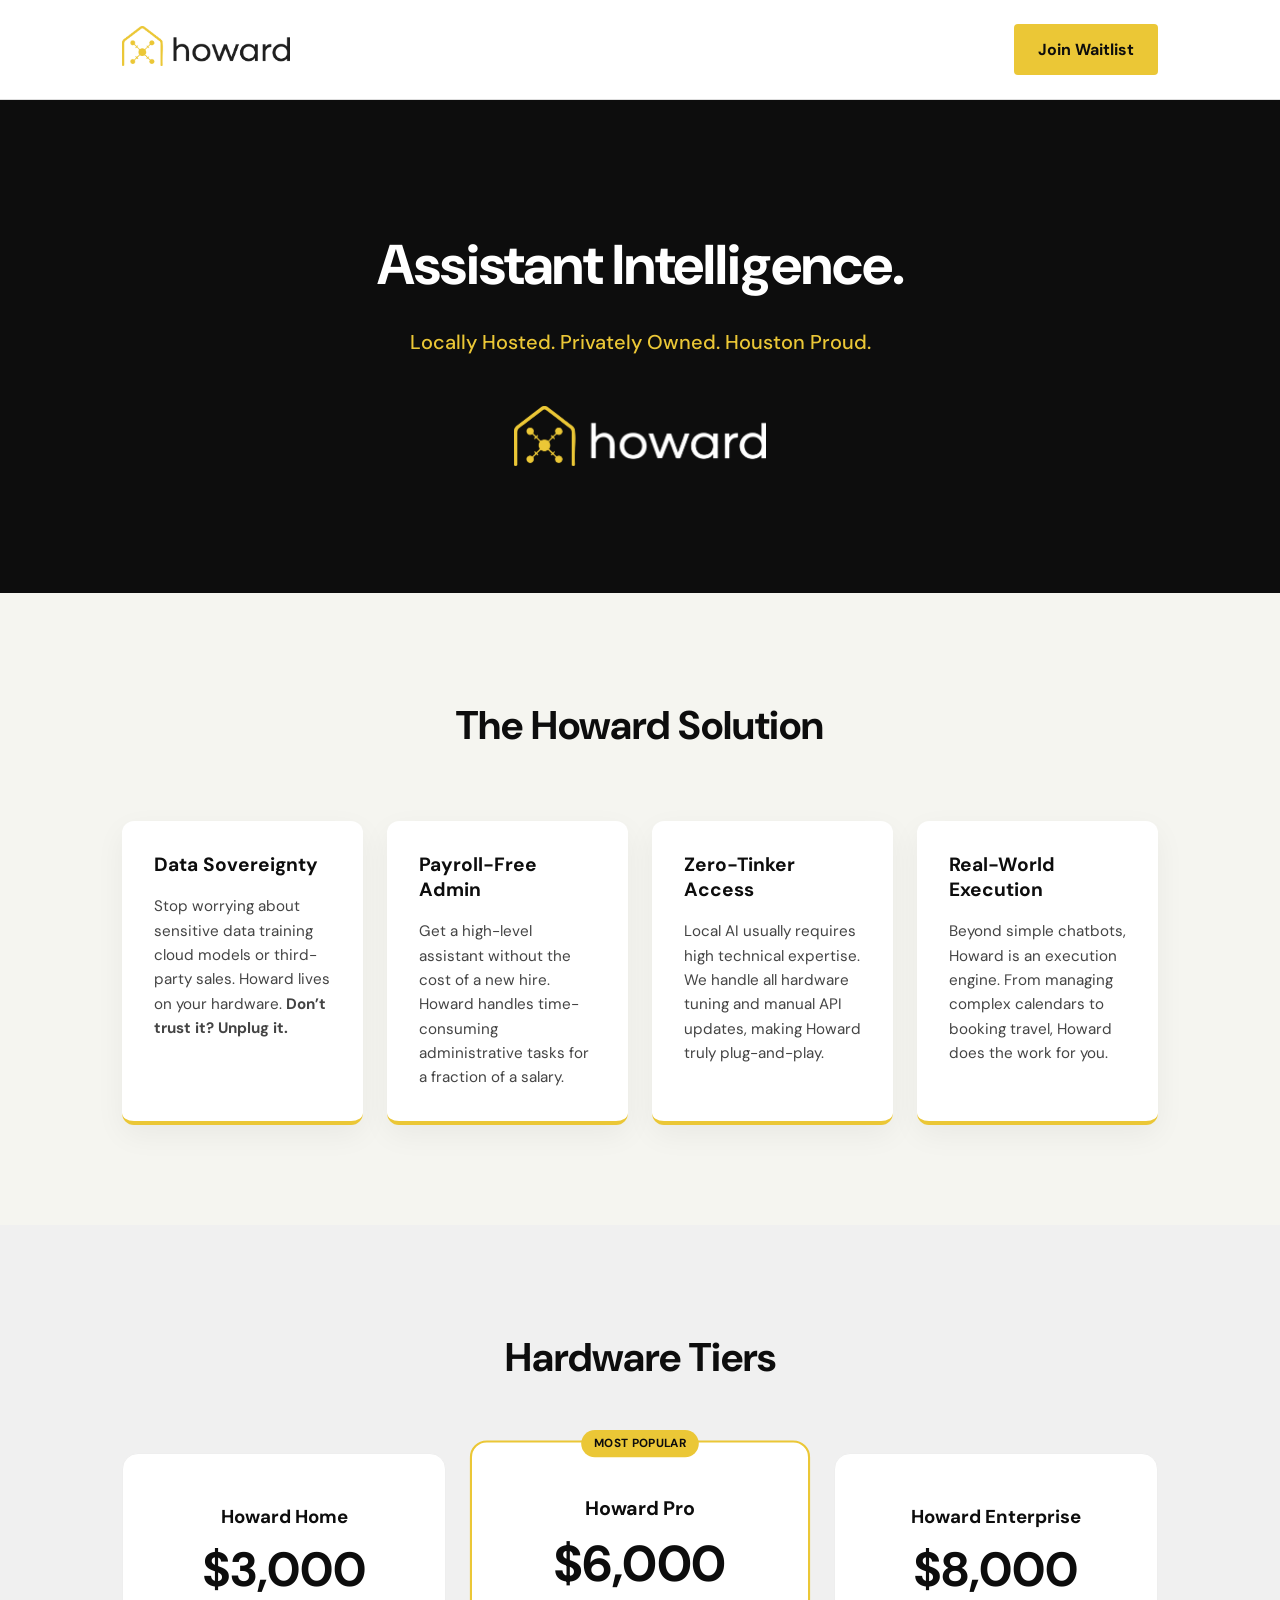
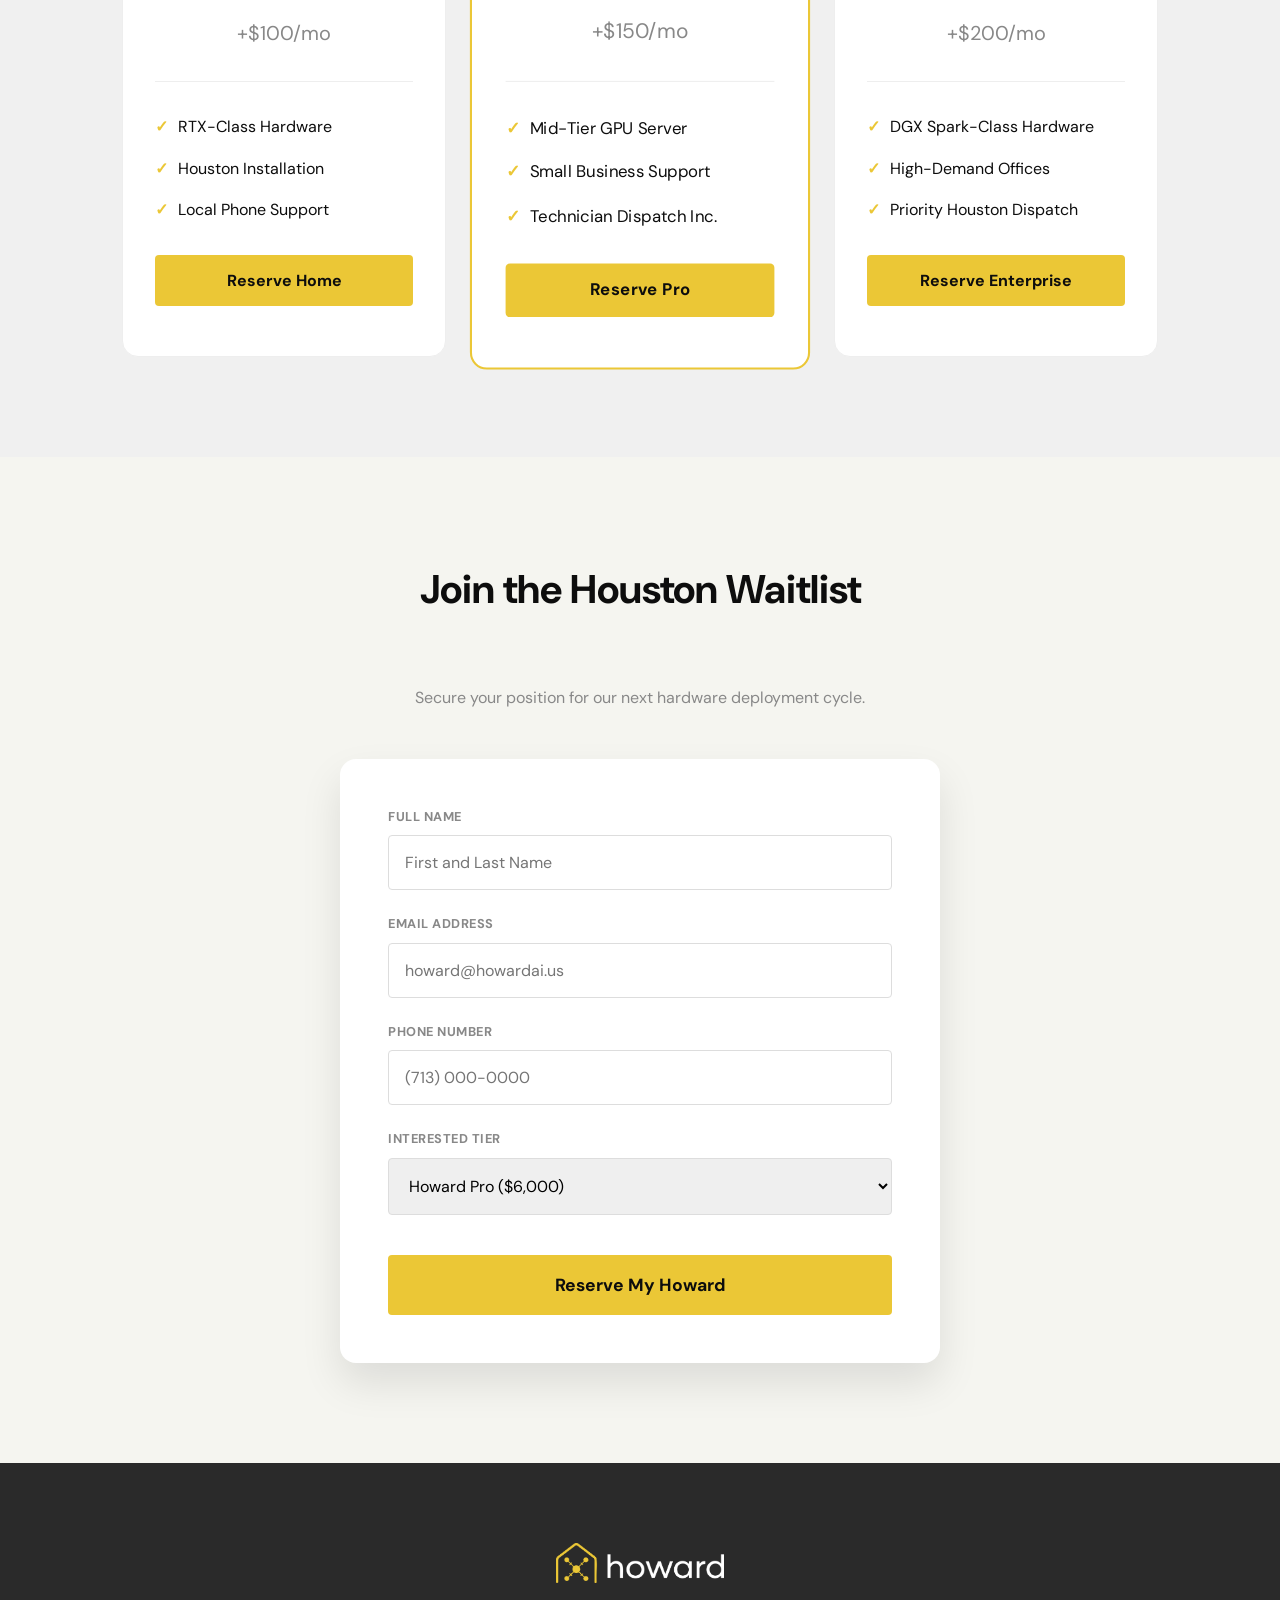
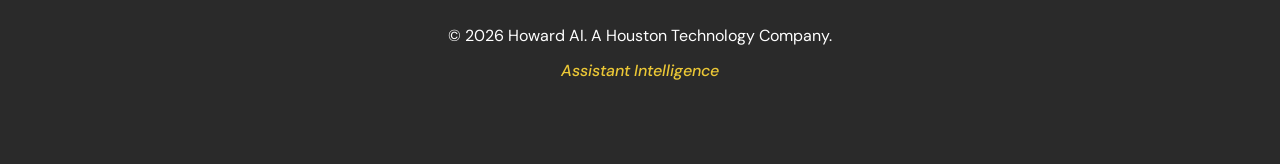
==== index.html @ e68af389 "Update index.html" ====
<!DOCTYPE html>
<html lang="en">
<head>
    <meta charset="UTF-8">
    <meta name="viewport" content="width=device-width, initial-scale=1.0">
    <title>Howard AI | Locally Hosted Assistant Intelligence</title>
    <meta name="description" content="Houston's first locally-hosted AI assistant. Privacy-first, dedicated hardware, zero cloud dependency.">
    
    <link rel="icon" type="image/png" href="favicon.png">

    <link rel="preconnect" href="https://fonts.googleapis.com">
    <link rel="preconnect" href="https://fonts.gstatic.com" crossorigin>
    <link href="https://fonts.googleapis.com/css2?family=DM+Sans:wght@400;500;700&display=swap" rel="stylesheet">

    <style>
        :root {
            --primary: #EBC736;
            --black: #0D0D0D;
            --warm-grey: #2A2A2A;
            --off-white: #F5F5F0;
            --white: #FFFFFF;
            --grey: #888888;
        }

        * { margin: 0; padding: 0; box-sizing: border-box; }

        body {
            font-family: 'DM Sans', sans-serif;
            background-color: var(--off-white);
            color: var(--black);
            line-height: 1.6;
            scroll-behavior: smooth;
        }

        .container { max-width: 1100px; margin: 0 auto; padding: 0 2rem; }

        nav {
            padding: 1.5rem 0;
            display: flex;
            justify-content: space-between;
            align-items: center;
            background: var(--white);
            border-bottom: 1px solid #ddd;
            position: sticky;
            top: 0;
            z-index: 100;
        }

        .logo img { height: 40px; width: auto; }

        .btn {
            background: var(--primary);
            color: var(--black);
            padding: 0.8rem 1.5rem;
            border-radius: 4px;
            text-decoration: none;
            font-weight: 700;
            transition: all 0.2s ease;
            display: inline-block;
            border: none;
            cursor: pointer;
            font-family: inherit;
        }

        .btn:hover { transform: translateY(-2px); box-shadow: 0 4px 10px rgba(235, 199, 54, 0.3); }

        header {
            padding: 120px 0;
            background: var(--black);
            color: var(--white);
            text-align: center;
        }

        header h1 { font-size: 3.5rem; margin-bottom: 1rem; letter-spacing: -1px; }
        header p { font-size: 1.25rem; color: var(--primary); margin-bottom: 3rem; font-weight: 500; }

        .section { padding: 100px 0; }
        .section-title { text-align: center; margin-bottom: 4rem; font-size: 2.5rem; }
        
        /* Grid updated for 4 cards */
        .grid { 
            display: grid; 
            grid-template-columns: repeat(auto-fit, minmax(240px, 1fr)); 
            gap: 1.5rem; 
        }

        .card {
            background: var(--white);
            padding: 2rem;
            border-radius: 12px;
            border-bottom: 4px solid var(--primary);
            box-shadow: 0 10px 30px rgba(0,0,0,0.05);
        }

        .card h3 { font-size: 1.2rem; margin-bottom: 1rem; line-height: 1.3; }
        .card p { font-size: 0.95rem; color: #444; }

        .pricing-grid {
            display: grid;
            grid-template-columns: repeat(auto-fit, minmax(300px, 1fr));
            gap: 2rem;
            margin-top: 2rem;
        }

        .pricing-card {
            background: var(--white);
            padding: 3rem 2rem;
            border-radius: 16px;
            text-align: center;
            border: 1px solid #eee;
            transition: transform 0.3s ease;
            position: relative;
        }

        .pricing-card.featured {
            border: 2px solid var(--primary);
            transform: scale(1.05);
            z-index: 2;
        }

        .price-upfront { font-size: 3rem; font-weight: 700; display: block; margin-bottom: 0.5rem; }
        .price-monthly { font-size: 1.25rem; color: var(--grey); display: block; margin-bottom: 2rem; }
        
        .specs { list-style: none; text-align: left; margin-bottom: 2rem; border-top: 1px solid #eee; padding-top: 2rem; }
        .specs li { margin-bottom: 1rem; display: flex; align-items: center; }
        .specs li::before { content: "✓"; color: var(--primary); font-weight: bold; margin-right: 10px; }

        .waitlist-form {
            max-width: 600px;
            margin: 0 auto;
            background: var(--white);
            padding: 3rem;
            border-radius: 16px;
            text-align: left;
            box-shadow: 0 20px 40px rgba(0,0,0,0.1);
        }

        .form-group { margin-bottom: 1.5rem; }
        .form-group label { display: block; margin-bottom: 0.5rem; font-weight: 700; font-size: 0.8rem; text-transform: uppercase; color: var(--grey); letter-spacing: 0.5px; }
        .form-group input, .form-group select {
            width: 100%;
            padding: 1rem;
            border: 1px solid #ddd;
            border-radius: 4px;
            font-size: 1rem;
            font-family: inherit;
        }

        footer {
            background: var(--warm-grey);
            color: var(--white);
            padding: 80px 0;
            text-align: center;
        }

        .tagline { font-style: italic; color: var(--primary); margin-top: 10px; font-weight: 500; }

        @media (max-width: 768px) {
            header h1 { font-size: 2.5rem; }
            .pricing-card.featured { transform: scale(1); }
            .waitlist-form { padding: 2rem 1.5rem; }
        }
    </style>
</head>
<body>

    <nav>
        <div class="container" style="display:flex; justify-content: space-between; width:100%; align-items:center;">
            <div class="logo">
                <img src="logo-dark.png" alt="Howard AI Logo">
            </div>
            <a href="#waitlist" class="btn">Join Waitlist</a>
        </div>
    </nav>

    <header>
        <div class="container">
            <h1>Assistant Intelligence.</h1>
            <p>Locally Hosted. Privately Owned. Houston Proud.</p>
            <div style="margin-top: 2rem;">
                <img src="logo-light.png" alt="Howard AI" style="height: 60px; width: auto;">
            </div>
        </div>
    </header>

    <section class="section" id="features">
        <div class="container">
            <h2 class="section-title">The Howard Solution</h2>
            <div class="grid">
                <div class="card">
                    <h3>Data Sovereignty</h3>
                    <p>Stop worrying about sensitive data training cloud models or third-party sales. Howard lives on your hardware. <strong>Don’t trust it? Unplug it.</strong></p>
                </div>

                <div class="card">
                    <h3>Payroll-Free Admin</h3>
                    <p>Get a high-level assistant without the cost of a new hire. Howard handles time-consuming administrative tasks for a fraction of a salary.</p>
                </div>

                <div class="card">
                    <h3>Zero-Tinker Access</h3>
                    <p>Local AI usually requires high technical expertise. We handle all hardware tuning and manual API updates, making Howard truly plug-and-play.</p>
                </div>

                <div class="card">
                    <h3>Real-World Execution</h3>
                    <p>Beyond simple chatbots, Howard is an execution engine. From managing complex calendars to booking travel, Howard does the work for you.</p>
                </div>
            </div>
        </div>
    </section>

    <section class="section" style="background-color: #f0f0f0;" id="pricing">
        <div class="container">
            <h2 class="section-title">Hardware Tiers</h2>
            <div class="pricing-grid">
                <div class="pricing-card">
                    <h3>Howard Home</h3>
                    <span class="price-upfront">$3,000</span>
                    <span class="price-monthly">+$100/mo</span>
                    <ul class="specs">
                        <li>RTX-Class Hardware</li>
                        <li>Houston Installation</li>
                        <li>Local Phone Support</li>
                    </ul>
                    <a href="#waitlist" class="btn" style="width:100%">Reserve Home</a>
                </div>

                <div class="pricing-card featured">
                    <div style="background: var(--primary); color: var(--black); font-size: 0.7rem; font-weight: 700; padding: 4px 12px; border-radius: 20px; position: absolute; top: -12px; left: 50%; transform: translateX(-50%); text-transform: uppercase;">Most Popular</div>
                    <h3>Howard Pro</h3>
                    <span class="price-upfront">$6,000</span>
                    <span class="price-monthly">+$150/mo</span>
                    <ul class="specs">
                        <li>Mid-Tier GPU Server</li>
                        <li>Small Business Support</li>
                        <li>Technician Dispatch Inc.</li>
                    </ul>
                    <a href="#waitlist" class="btn" style="width:100%">Reserve Pro</a>
                </div>

                <div class="pricing-card">
                    <h3>Howard Enterprise</h3>
                    <span class="price-upfront">$8,000</span>
                    <span class="price-monthly">+$200/mo</span>
                    <ul class="specs">
                        <li>DGX Spark-Class Hardware</li>
                        <li>High-Demand Offices</li>
                        <li>Priority Houston Dispatch</li>
                    </ul>
                    <a href="#waitlist" class="btn" style="width:100%">Reserve Enterprise</a>
                </div>
            </div>
        </div>
    </section>

    <section id="waitlist" class="section">
        <div class="container" style="text-align: center;">
            <h2 class="section-title">Join the Houston Waitlist</h2>
            <p style="margin-bottom: 3rem; color: var(--grey);">Secure your position for our next hardware deployment cycle.</p>
            
            <form action="https://formspree.io/f/xaqazeer" method="POST" class="waitlist-form">
                <div class="form-group">
                    <label for="full-name">Full Name</label>
                    <input type="text" id="full-name" name="name" placeholder="First and Last Name" required>
                </div>
                <div class="form-group">
                    <label for="email-address">Email Address</label>
                    <input type="email" id="email-address" name="email" placeholder="howard@howardai.us" required>
                </div>
                <div class="form-group">
                    <label for="phone-number">Phone Number</label>
                    <input type="tel" id="phone-number" name="phone" placeholder="(713) 000-0000" required>
                </div>
                <div class="form-group">
                    <label for="tier-select">Interested Tier</label>
                    <select id="tier-select" name="tier">
                        <option value="Home">Howard Home ($3,000)</option>
                        <option value="Pro" selected>Howard Pro ($6,000)</option>
                        <option value="Enterprise">Howard Enterprise ($8,000)</option>
                    </select>
                </div>
                <input type="hidden" name="_subject" value="New Howard AI Waitlist Submission">
                <button type="submit" class="btn" style="width: 100%; padding: 1.2rem; font-size: 1.1rem; margin-top: 1rem;">Reserve My Howard</button>
            </form>
        </div>
    </section>

    <footer>
        <div class="container">
            <img src="logo-light.png" alt="Howard AI Logo" style="height: 40px; width: auto; margin-bottom: 2rem;">
            <p>&copy; 2026 Howard AI. A Houston Technology Company.</p>
            <p class="tagline">Assistant Intelligence</p>
        </div>
    </footer>

</body>
</html>
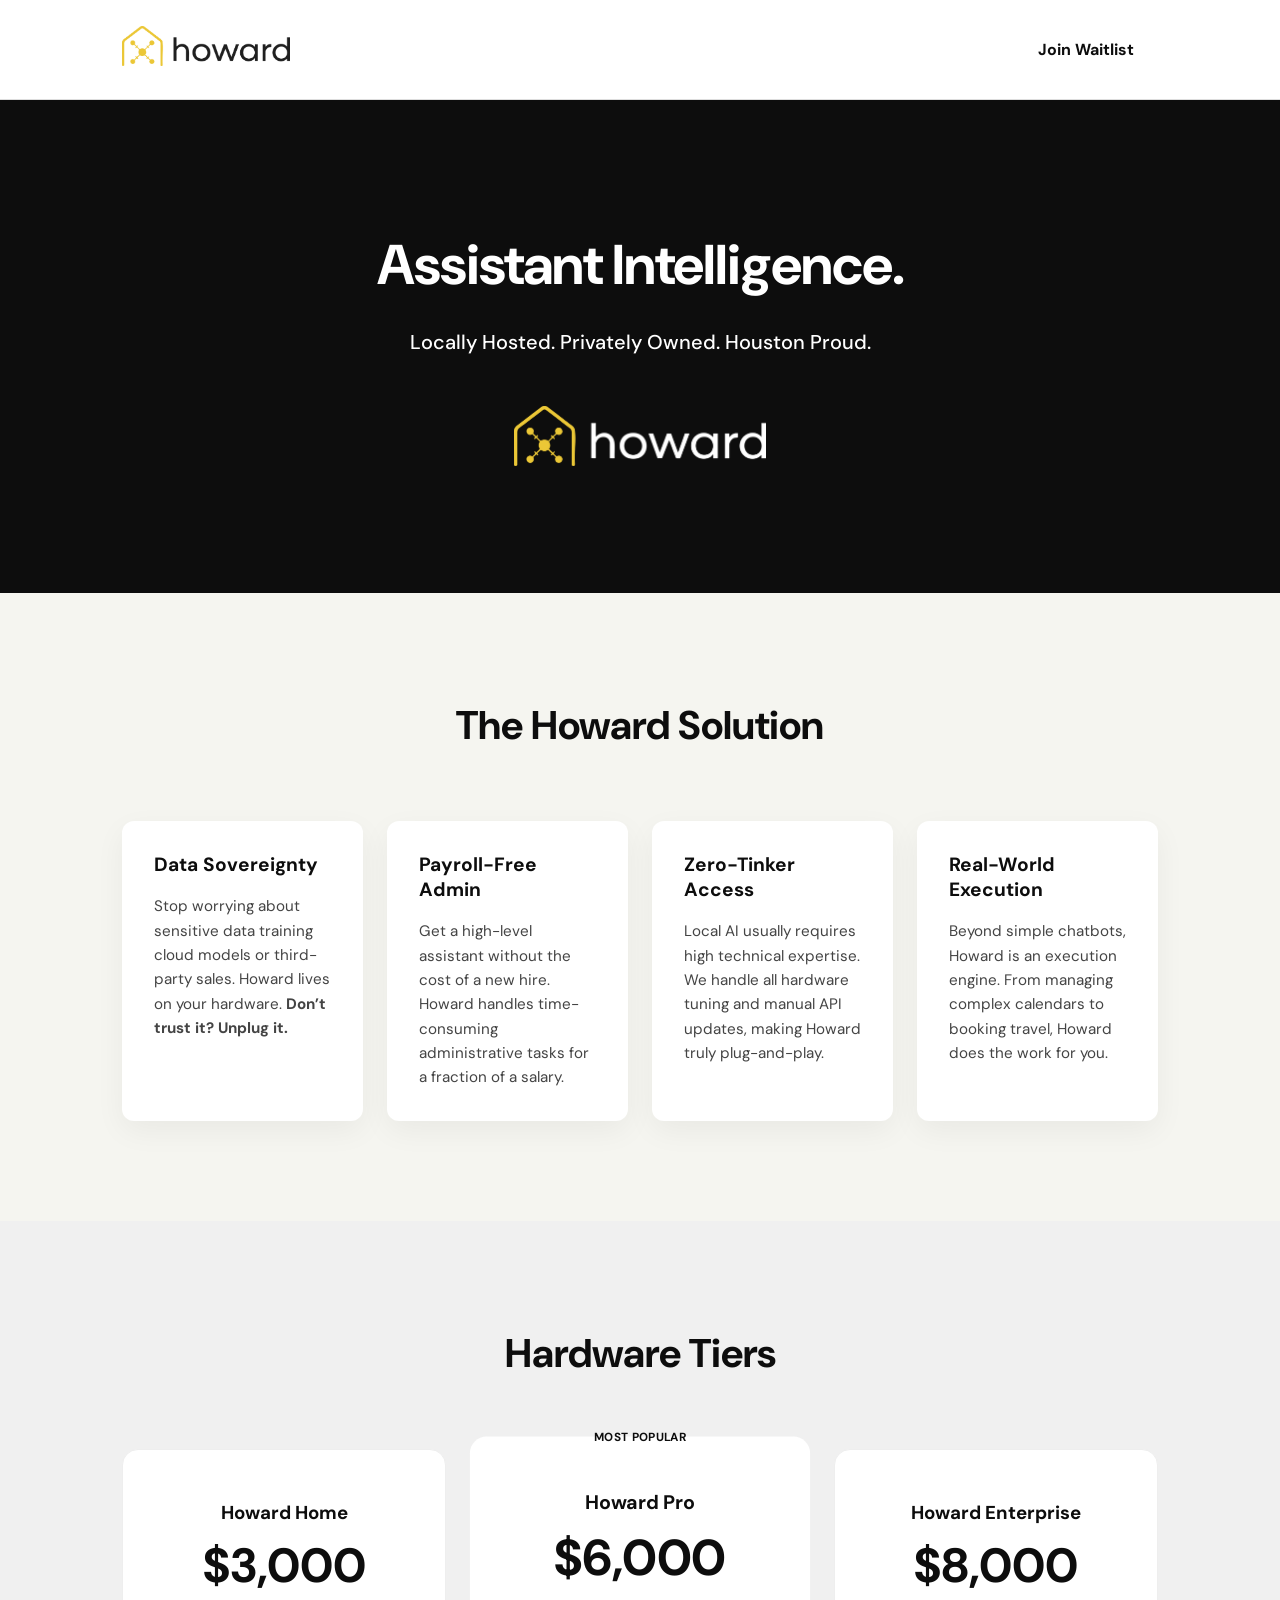
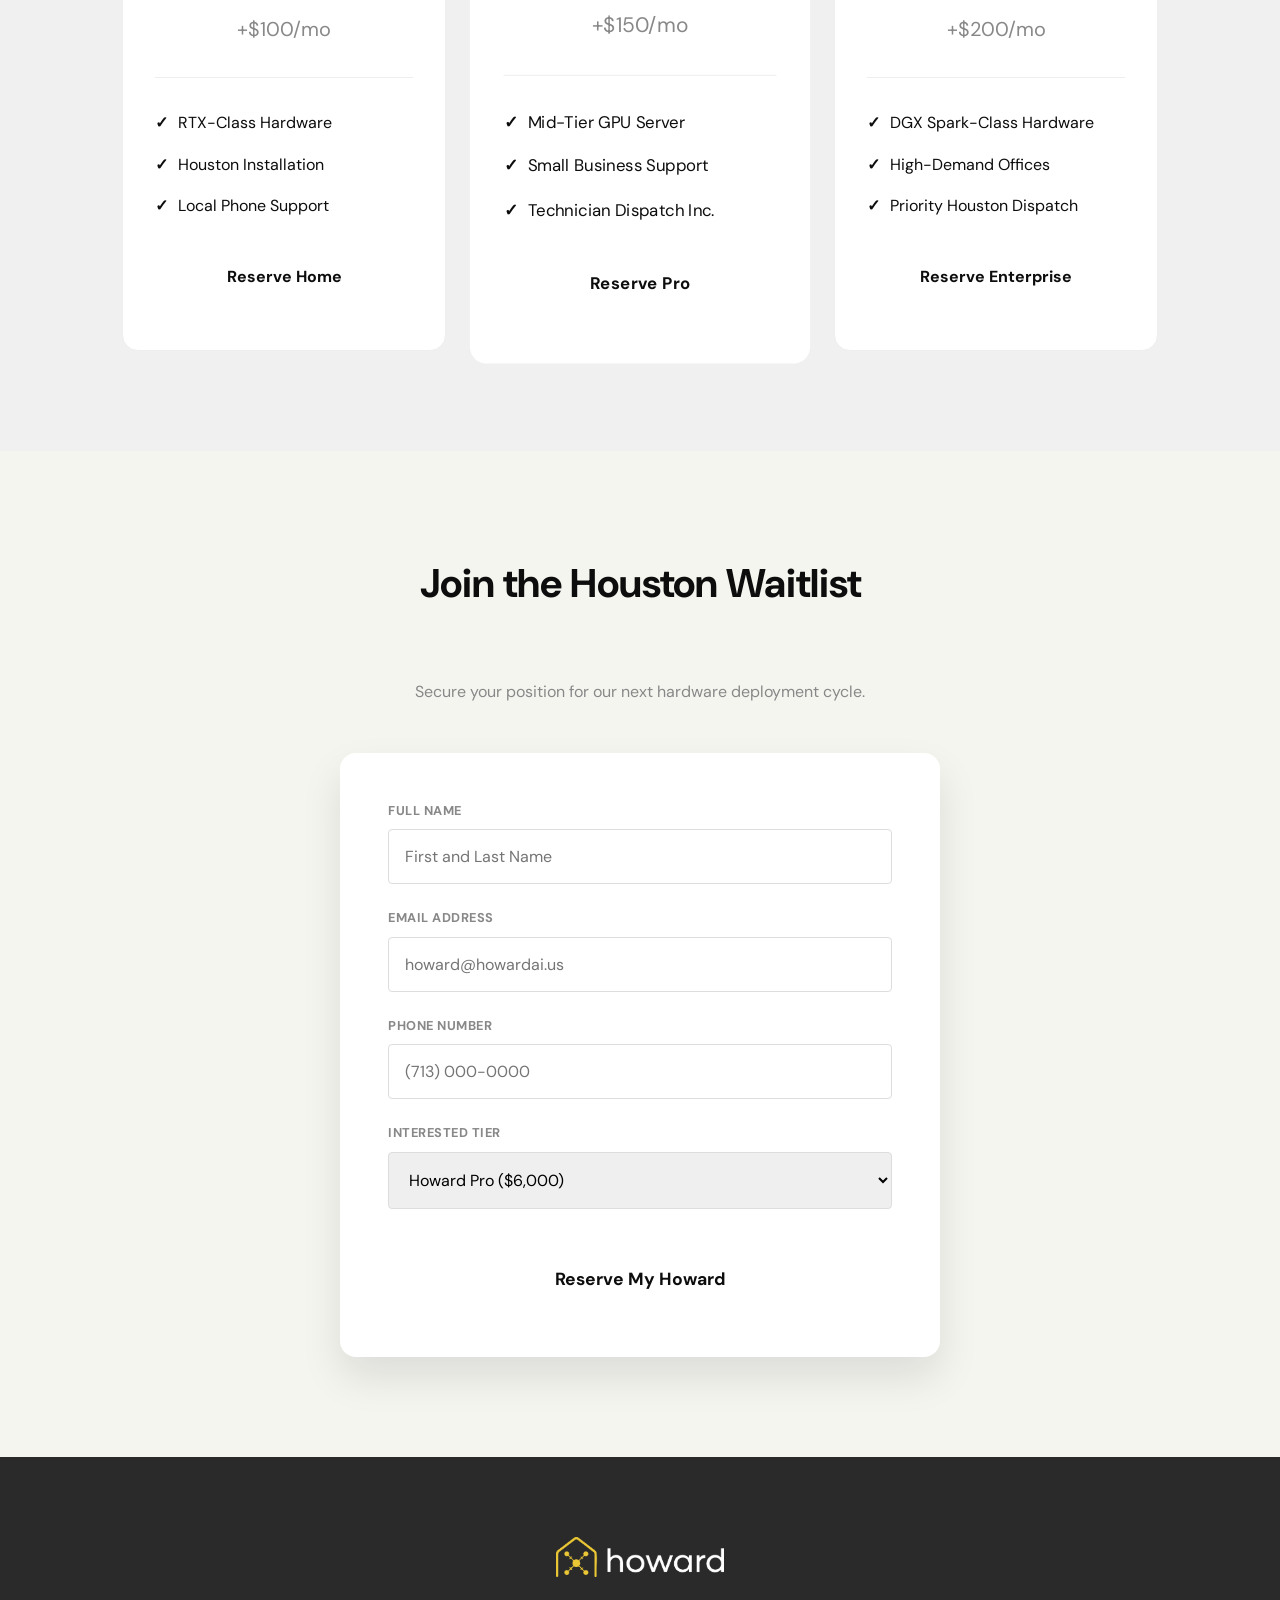
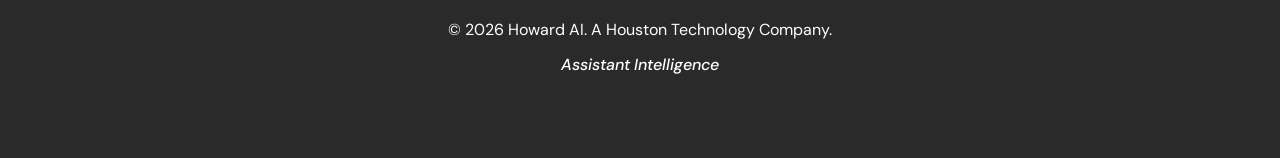
==== commit 0b8767aa: "Update index.html" ====
--- a/index.html
+++ b/index.html
@@ -14,7 +14,7 @@
 
     <style>
         :root {
-            --primary: #EBC736;
+            --primary: #EBC73;
             --black: #0D0D0D;
             --warm-grey: #2A2A2A;
             --off-white: #F5F5F0;
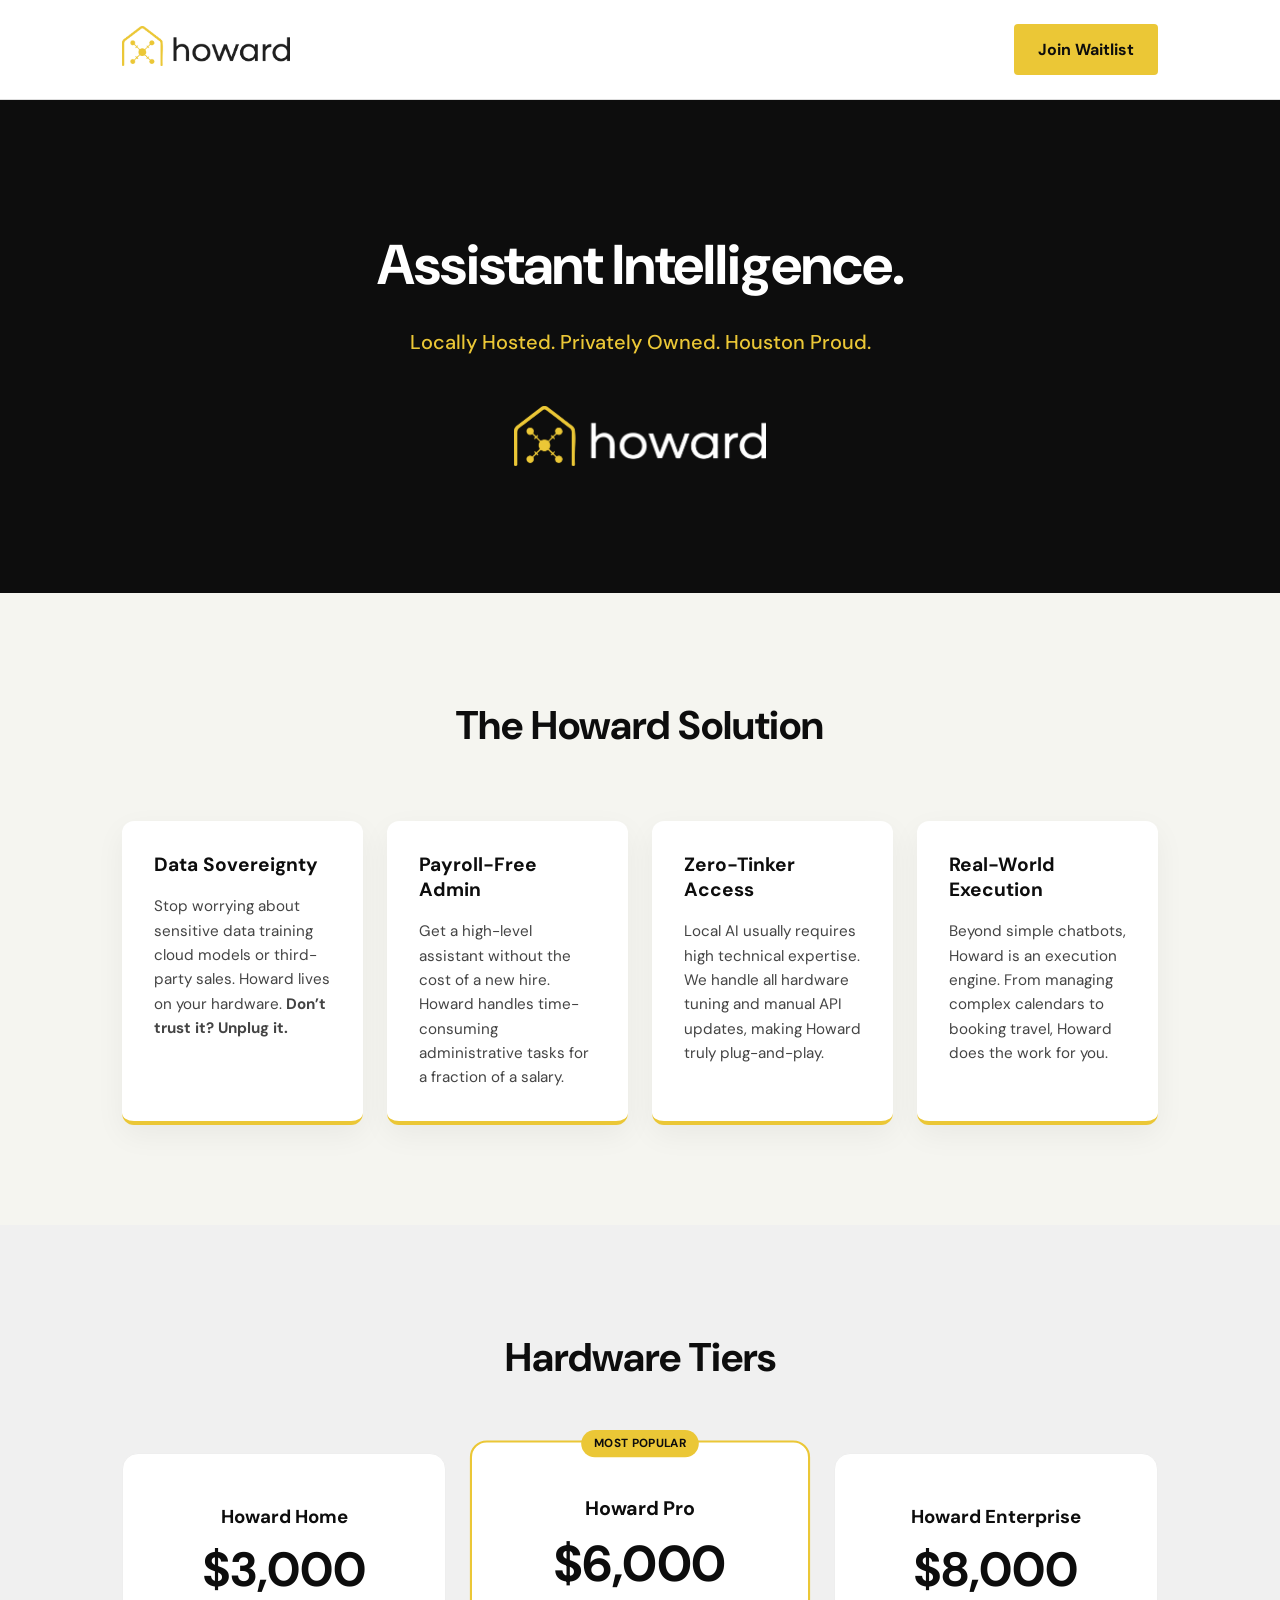
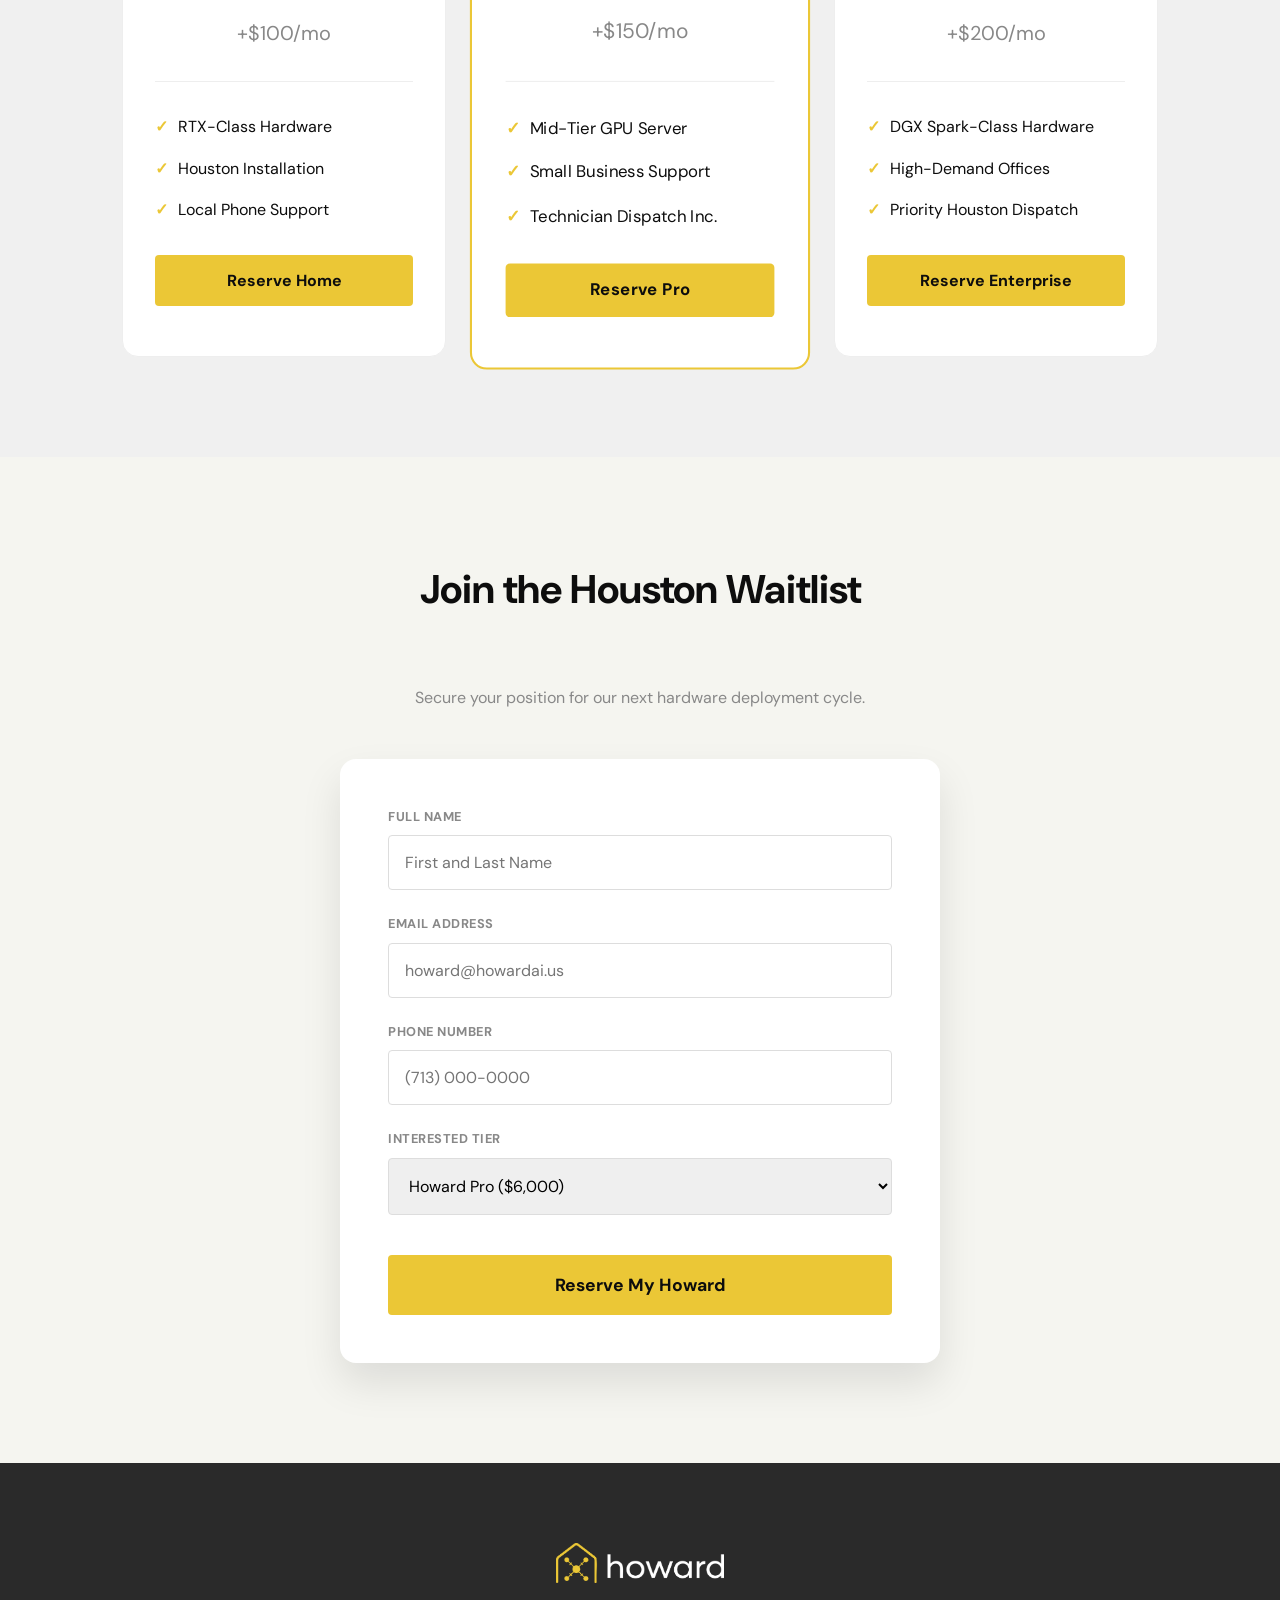
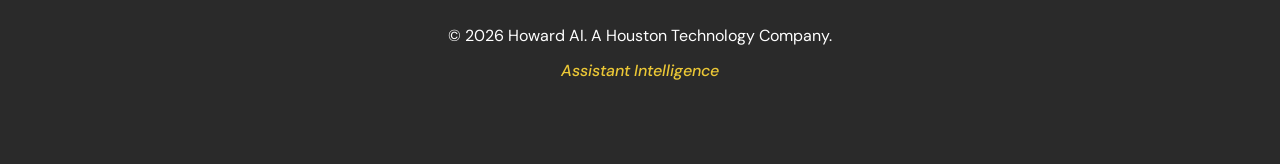
==== commit e98bfa8f: "Update index.html" ====
--- a/index.html
+++ b/index.html
@@ -14,7 +14,7 @@
 
     <style>
         :root {
-            --primary: #EBC73;
+            --primary: #EBC736;
             --black: #0D0D0D;
             --warm-grey: #2A2A2A;
             --off-white: #F5F5F0;
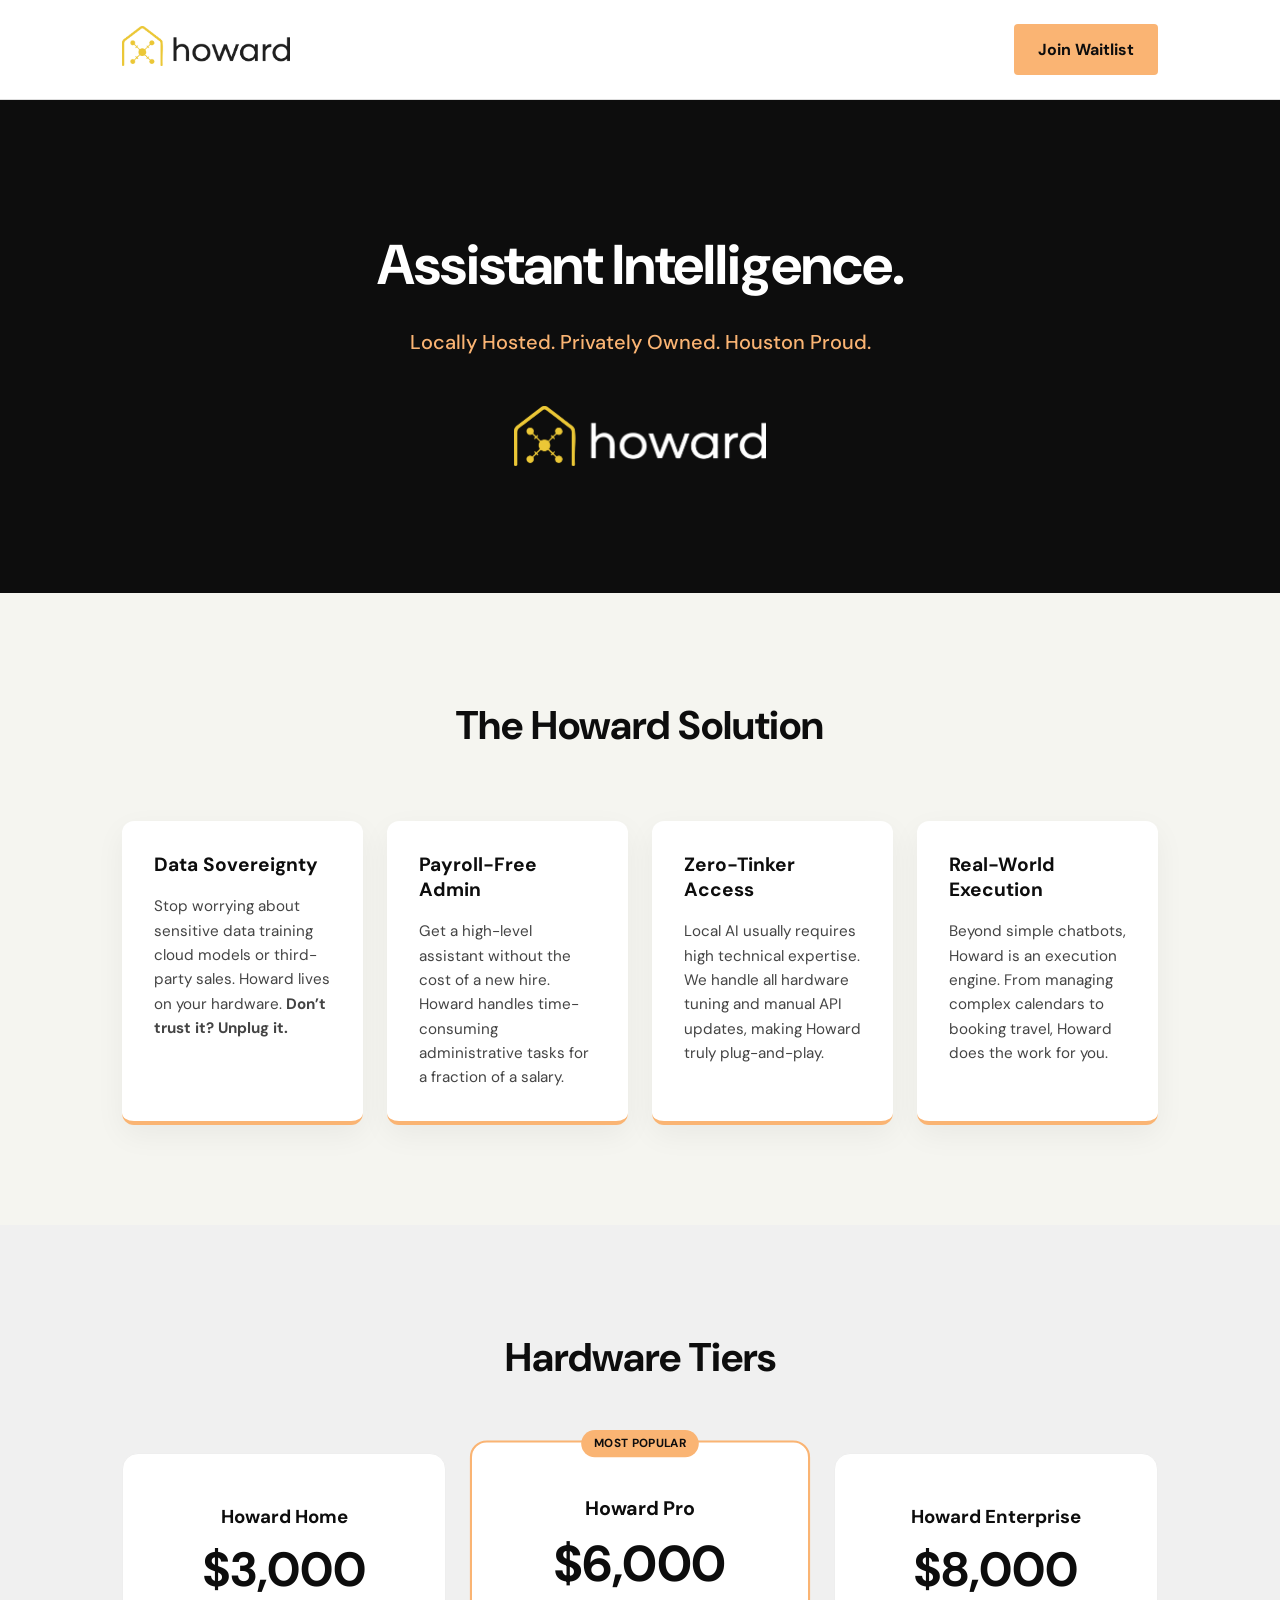
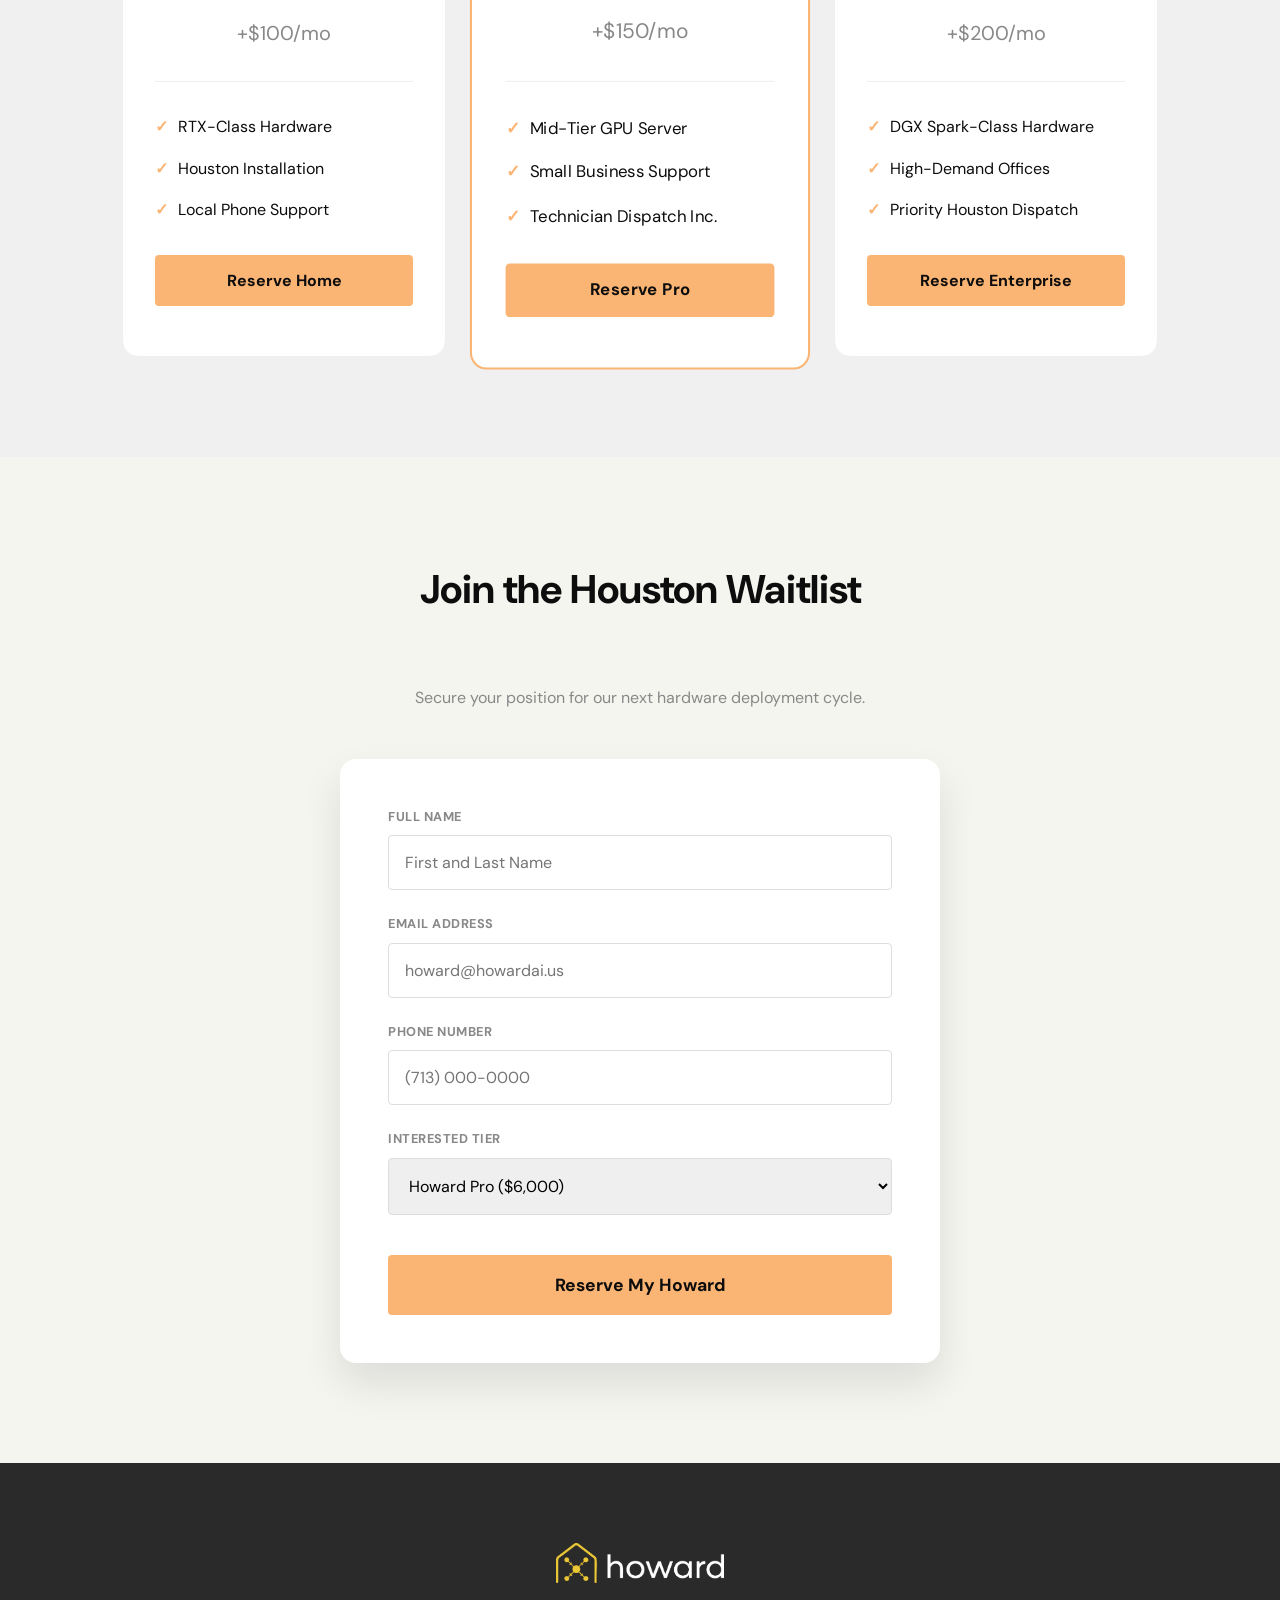
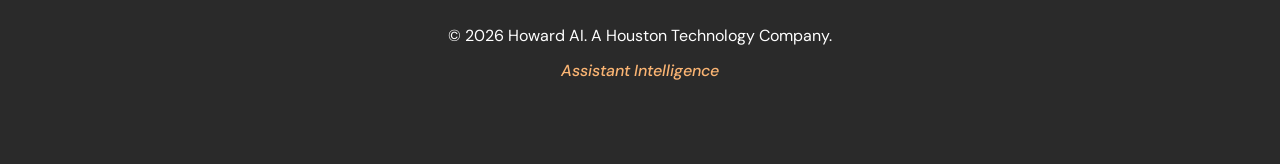
==== commit ad67c038: "Update index.html" ====
--- a/index.html
+++ b/index.html
@@ -14,7 +14,7 @@
 
     <style>
         :root {
-            --primary: #EBC736;
+            --primary: #fab473;
             --black: #0D0D0D;
             --warm-grey: #2A2A2A;
             --off-white: #F5F5F0;
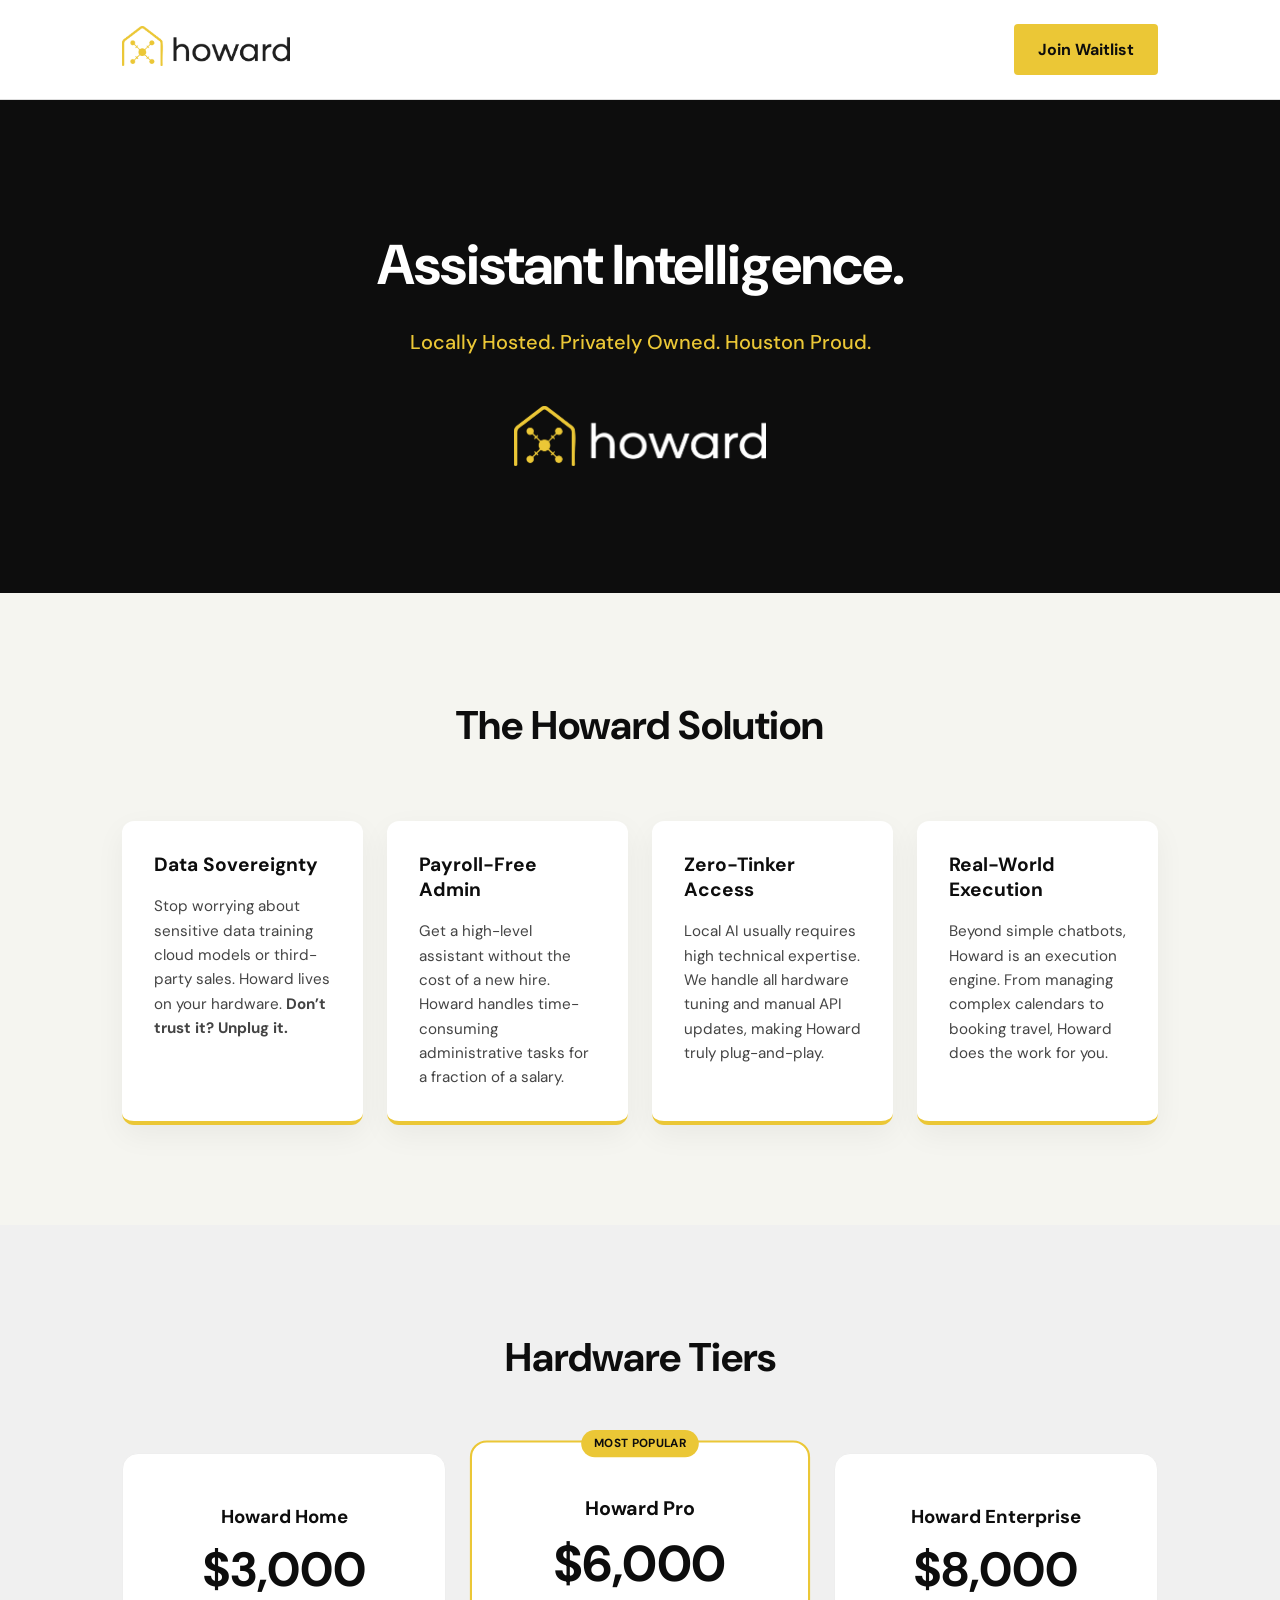
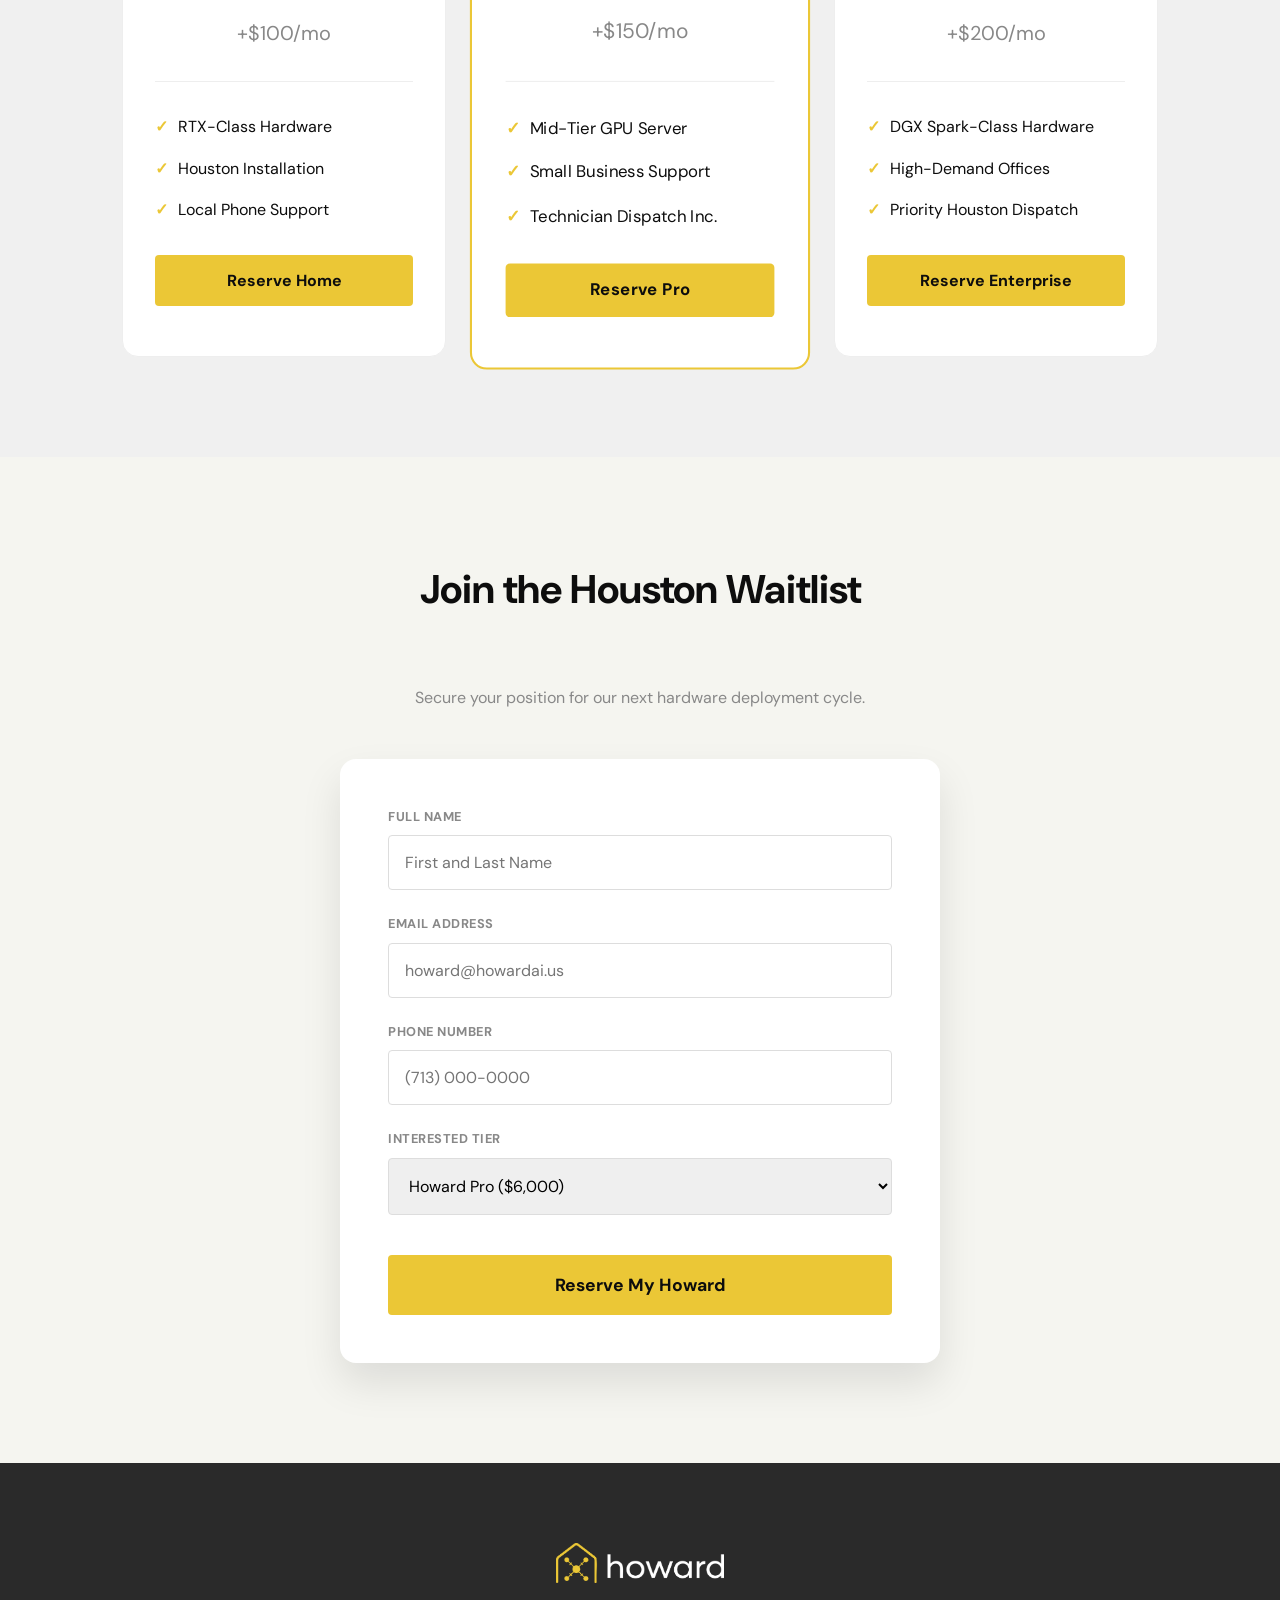
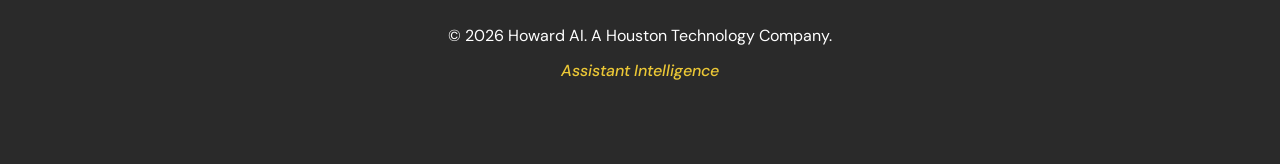
==== commit bab25321: "Update index.html" ====
--- a/index.html
+++ b/index.html
@@ -14,7 +14,7 @@
 
     <style>
         :root {
-            --primary: #fab473;
+            --primary: #ebc736;
             --black: #0D0D0D;
             --warm-grey: #2A2A2A;
             --off-white: #F5F5F0;
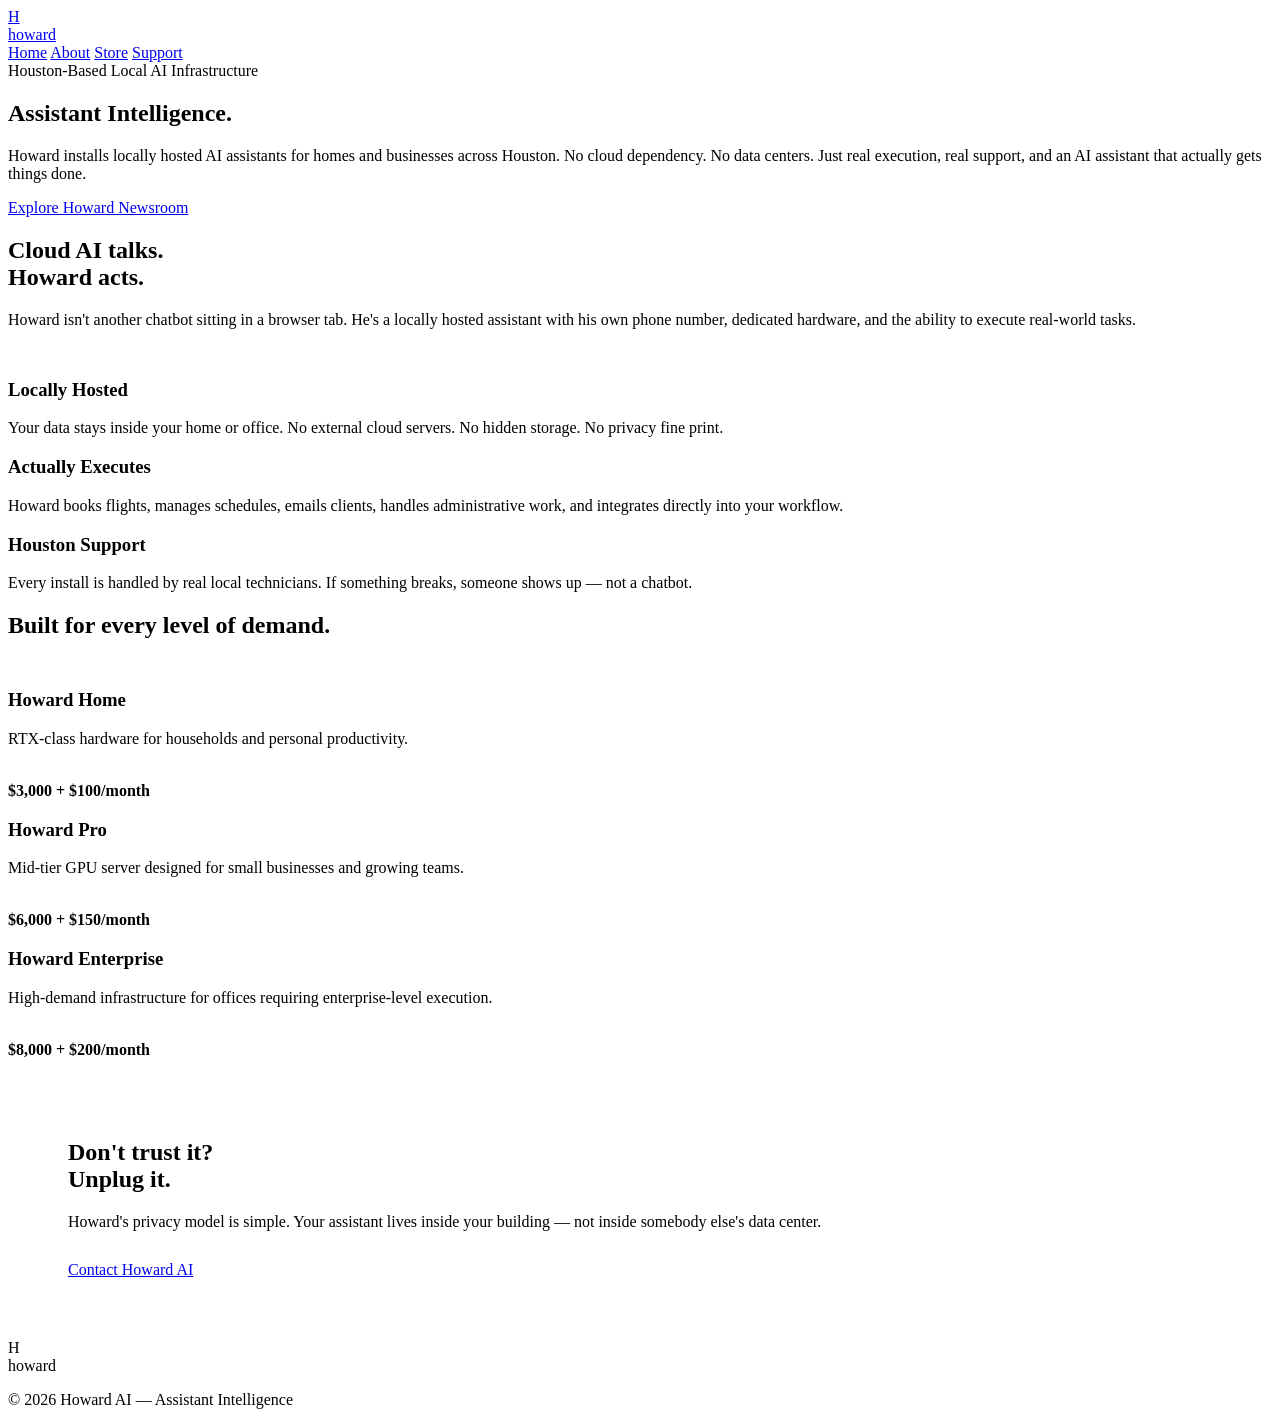
==== commit f085d2a0: "Create index.html" ====
--- a/index.html
+++ b/index.html
@@ -1,298 +1,201 @@
 <!DOCTYPE html>
 <html lang="en">
 <head>
-    <meta charset="UTF-8">
-    <meta name="viewport" content="width=device-width, initial-scale=1.0">
-    <title>Howard AI | Locally Hosted Assistant Intelligence</title>
-    <meta name="description" content="Houston's first locally-hosted AI assistant. Privacy-first, dedicated hardware, zero cloud dependency.">
-    
-    <link rel="icon" type="image/png" href="favicon.png">
-
-    <link rel="preconnect" href="https://fonts.googleapis.com">
-    <link rel="preconnect" href="https://fonts.gstatic.com" crossorigin>
-    <link href="https://fonts.googleapis.com/css2?family=DM+Sans:wght@400;500;700&display=swap" rel="stylesheet">
-
-    <style>
-        :root {
-            --primary: #ebc736;
-            --black: #0D0D0D;
-            --warm-grey: #2A2A2A;
-            --off-white: #F5F5F0;
-            --white: #FFFFFF;
-            --grey: #888888;
-        }
-
-        * { margin: 0; padding: 0; box-sizing: border-box; }
-
-        body {
-            font-family: 'DM Sans', sans-serif;
-            background-color: var(--off-white);
-            color: var(--black);
-            line-height: 1.6;
-            scroll-behavior: smooth;
-        }
-
-        .container { max-width: 1100px; margin: 0 auto; padding: 0 2rem; }
-
-        nav {
-            padding: 1.5rem 0;
-            display: flex;
-            justify-content: space-between;
-            align-items: center;
-            background: var(--white);
-            border-bottom: 1px solid #ddd;
-            position: sticky;
-            top: 0;
-            z-index: 100;
-        }
-
-        .logo img { height: 40px; width: auto; }
-
-        .btn {
-            background: var(--primary);
-            color: var(--black);
-            padding: 0.8rem 1.5rem;
-            border-radius: 4px;
-            text-decoration: none;
-            font-weight: 700;
-            transition: all 0.2s ease;
-            display: inline-block;
-            border: none;
-            cursor: pointer;
-            font-family: inherit;
-        }
-
-        .btn:hover { transform: translateY(-2px); box-shadow: 0 4px 10px rgba(235, 199, 54, 0.3); }
-
-        header {
-            padding: 120px 0;
-            background: var(--black);
-            color: var(--white);
-            text-align: center;
-        }
-
-        header h1 { font-size: 3.5rem; margin-bottom: 1rem; letter-spacing: -1px; }
-        header p { font-size: 1.25rem; color: var(--primary); margin-bottom: 3rem; font-weight: 500; }
-
-        .section { padding: 100px 0; }
-        .section-title { text-align: center; margin-bottom: 4rem; font-size: 2.5rem; }
-        
-        /* Grid updated for 4 cards */
-        .grid { 
-            display: grid; 
-            grid-template-columns: repeat(auto-fit, minmax(240px, 1fr)); 
-            gap: 1.5rem; 
-        }
-
-        .card {
-            background: var(--white);
-            padding: 2rem;
-            border-radius: 12px;
-            border-bottom: 4px solid var(--primary);
-            box-shadow: 0 10px 30px rgba(0,0,0,0.05);
-        }
-
-        .card h3 { font-size: 1.2rem; margin-bottom: 1rem; line-height: 1.3; }
-        .card p { font-size: 0.95rem; color: #444; }
-
-        .pricing-grid {
-            display: grid;
-            grid-template-columns: repeat(auto-fit, minmax(300px, 1fr));
-            gap: 2rem;
-            margin-top: 2rem;
-        }
-
-        .pricing-card {
-            background: var(--white);
-            padding: 3rem 2rem;
-            border-radius: 16px;
-            text-align: center;
-            border: 1px solid #eee;
-            transition: transform 0.3s ease;
-            position: relative;
-        }
-
-        .pricing-card.featured {
-            border: 2px solid var(--primary);
-            transform: scale(1.05);
-            z-index: 2;
-        }
-
-        .price-upfront { font-size: 3rem; font-weight: 700; display: block; margin-bottom: 0.5rem; }
-        .price-monthly { font-size: 1.25rem; color: var(--grey); display: block; margin-bottom: 2rem; }
-        
-        .specs { list-style: none; text-align: left; margin-bottom: 2rem; border-top: 1px solid #eee; padding-top: 2rem; }
-        .specs li { margin-bottom: 1rem; display: flex; align-items: center; }
-        .specs li::before { content: "✓"; color: var(--primary); font-weight: bold; margin-right: 10px; }
-
-        .waitlist-form {
-            max-width: 600px;
-            margin: 0 auto;
-            background: var(--white);
-            padding: 3rem;
-            border-radius: 16px;
-            text-align: left;
-            box-shadow: 0 20px 40px rgba(0,0,0,0.1);
-        }
-
-        .form-group { margin-bottom: 1.5rem; }
-        .form-group label { display: block; margin-bottom: 0.5rem; font-weight: 700; font-size: 0.8rem; text-transform: uppercase; color: var(--grey); letter-spacing: 0.5px; }
-        .form-group input, .form-group select {
-            width: 100%;
-            padding: 1rem;
-            border: 1px solid #ddd;
-            border-radius: 4px;
-            font-size: 1rem;
-            font-family: inherit;
-        }
-
-        footer {
-            background: var(--warm-grey);
-            color: var(--white);
-            padding: 80px 0;
-            text-align: center;
-        }
-
-        .tagline { font-style: italic; color: var(--primary); margin-top: 10px; font-weight: 500; }
-
-        @media (max-width: 768px) {
-            header h1 { font-size: 2.5rem; }
-            .pricing-card.featured { transform: scale(1); }
-            .waitlist-form { padding: 2rem 1.5rem; }
-        }
-    </style>
+  <meta charset="UTF-8" />
+  <meta name="viewport" content="width=device-width, initial-scale=1.0" />
+  <title>Howard AI — Assistant Intelligence</title>
+
+  <link rel="stylesheet" href="/assets/style.css" />
 </head>
+
 <body>
 
-    <nav>
-        <div class="container" style="display:flex; justify-content: space-between; width:100%; align-items:center;">
-            <div class="logo">
-                <img src="logo-dark.png" alt="Howard AI Logo">
-            </div>
-            <a href="#waitlist" class="btn">Join Waitlist</a>
-        </div>
-    </nav>
-
-    <header>
-        <div class="container">
-            <h1>Assistant Intelligence.</h1>
-            <p>Locally Hosted. Privately Owned. Houston Proud.</p>
-            <div style="margin-top: 2rem;">
-                <img src="logo-light.png" alt="Howard AI" style="height: 60px; width: auto;">
-            </div>
-        </div>
-    </header>
-
-    <section class="section" id="features">
-        <div class="container">
-            <h2 class="section-title">The Howard Solution</h2>
-            <div class="grid">
-                <div class="card">
-                    <h3>Data Sovereignty</h3>
-                    <p>Stop worrying about sensitive data training cloud models or third-party sales. Howard lives on your hardware. <strong>Don’t trust it? Unplug it.</strong></p>
-                </div>
-
-                <div class="card">
-                    <h3>Payroll-Free Admin</h3>
-                    <p>Get a high-level assistant without the cost of a new hire. Howard handles time-consuming administrative tasks for a fraction of a salary.</p>
-                </div>
-
-                <div class="card">
-                    <h3>Zero-Tinker Access</h3>
-                    <p>Local AI usually requires high technical expertise. We handle all hardware tuning and manual API updates, making Howard truly plug-and-play.</p>
-                </div>
-
-                <div class="card">
-                    <h3>Real-World Execution</h3>
-                    <p>Beyond simple chatbots, Howard is an execution engine. From managing complex calendars to booking travel, Howard does the work for you.</p>
-                </div>
-            </div>
-        </div>
-    </section>
-
-    <section class="section" style="background-color: #f0f0f0;" id="pricing">
-        <div class="container">
-            <h2 class="section-title">Hardware Tiers</h2>
-            <div class="pricing-grid">
-                <div class="pricing-card">
-                    <h3>Howard Home</h3>
-                    <span class="price-upfront">$3,000</span>
-                    <span class="price-monthly">+$100/mo</span>
-                    <ul class="specs">
-                        <li>RTX-Class Hardware</li>
-                        <li>Houston Installation</li>
-                        <li>Local Phone Support</li>
-                    </ul>
-                    <a href="#waitlist" class="btn" style="width:100%">Reserve Home</a>
-                </div>
-
-                <div class="pricing-card featured">
-                    <div style="background: var(--primary); color: var(--black); font-size: 0.7rem; font-weight: 700; padding: 4px 12px; border-radius: 20px; position: absolute; top: -12px; left: 50%; transform: translateX(-50%); text-transform: uppercase;">Most Popular</div>
-                    <h3>Howard Pro</h3>
-                    <span class="price-upfront">$6,000</span>
-                    <span class="price-monthly">+$150/mo</span>
-                    <ul class="specs">
-                        <li>Mid-Tier GPU Server</li>
-                        <li>Small Business Support</li>
-                        <li>Technician Dispatch Inc.</li>
-                    </ul>
-                    <a href="#waitlist" class="btn" style="width:100%">Reserve Pro</a>
-                </div>
-
-                <div class="pricing-card">
-                    <h3>Howard Enterprise</h3>
-                    <span class="price-upfront">$8,000</span>
-                    <span class="price-monthly">+$200/mo</span>
-                    <ul class="specs">
-                        <li>DGX Spark-Class Hardware</li>
-                        <li>High-Demand Offices</li>
-                        <li>Priority Houston Dispatch</li>
-                    </ul>
-                    <a href="#waitlist" class="btn" style="width:100%">Reserve Enterprise</a>
-                </div>
-            </div>
-        </div>
-    </section>
-
-    <section id="waitlist" class="section">
-        <div class="container" style="text-align: center;">
-            <h2 class="section-title">Join the Houston Waitlist</h2>
-            <p style="margin-bottom: 3rem; color: var(--grey);">Secure your position for our next hardware deployment cycle.</p>
-            
-            <form action="https://formspree.io/f/xaqazeer" method="POST" class="waitlist-form">
-                <div class="form-group">
-                    <label for="full-name">Full Name</label>
-                    <input type="text" id="full-name" name="name" placeholder="First and Last Name" required>
-                </div>
-                <div class="form-group">
-                    <label for="email-address">Email Address</label>
-                    <input type="email" id="email-address" name="email" placeholder="howard@howardai.us" required>
-                </div>
-                <div class="form-group">
-                    <label for="phone-number">Phone Number</label>
-                    <input type="tel" id="phone-number" name="phone" placeholder="(713) 000-0000" required>
-                </div>
-                <div class="form-group">
-                    <label for="tier-select">Interested Tier</label>
-                    <select id="tier-select" name="tier">
-                        <option value="Home">Howard Home ($3,000)</option>
-                        <option value="Pro" selected>Howard Pro ($6,000)</option>
-                        <option value="Enterprise">Howard Enterprise ($8,000)</option>
-                    </select>
-                </div>
-                <input type="hidden" name="_subject" value="New Howard AI Waitlist Submission">
-                <button type="submit" class="btn" style="width: 100%; padding: 1.2rem; font-size: 1.1rem; margin-top: 1rem;">Reserve My Howard</button>
-            </form>
-        </div>
-    </section>
-
-    <footer>
-        <div class="container">
-            <img src="logo-light.png" alt="Howard AI Logo" style="height: 40px; width: auto; margin-bottom: 2rem;">
-            <p>&copy; 2026 Howard AI. A Houston Technology Company.</p>
-            <p class="tagline">Assistant Intelligence</p>
-        </div>
-    </footer>
+  <!-- HEADER -->
+
+  <header>
+    <div class="container navbar">
+
+      <a href="/index.html" class="logo">
+        <div class="logo-icon">H</div>
+        <span>howard</span>
+      </a>
+
+      <nav>
+        <a href="/index.html">Home</a>
+        <a href="/about/index.html">About</a>
+        <a href="/store/index.html">Store</a>
+        <a href="/support/index.html">Support</a>
+      </nav>
+
+    </div>
+  </header>
+
+  <!-- HERO -->
+
+  <section class="hero">
+    <div class="container hero-content">
+
+      <div class="hero-tag">
+        Houston-Based Local AI Infrastructure
+      </div>
+
+      <h1>
+        Assistant Intelligence.
+      </h1>
+
+      <p>
+        Howard installs locally hosted AI assistants for homes and businesses across Houston. No cloud dependency. No data centers. Just real execution, real support, and an AI assistant that actually gets things done.
+      </p>
+
+      <div class="hero-buttons">
+        <a href="/store/index.html" class="btn btn-primary">
+          Explore Howard
+        </a>
+
+        <a href="/about/newsroom.html" class="btn btn-secondary">
+          Newsroom
+        </a>
+      </div>
+
+    </div>
+  </section>
+
+  <!-- FEATURES -->
+
+  <section class="section">
+    <div class="container">
+
+      <h2 class="section-title">
+        Cloud AI talks.<br>
+        Howard acts.
+      </h2>
+
+      <p class="section-subtitle">
+        Howard isn't another chatbot sitting in a browser tab. He's a locally hosted assistant with his own phone number, dedicated hardware, and the ability to execute real-world tasks.
+      </p>
+
+      <div class="grid grid-3" style="margin-top: 50px;">
+
+        <div class="card">
+          <h3>Locally Hosted</h3>
+          <p>
+            Your data stays inside your home or office. No external cloud servers. No hidden storage. No privacy fine print.
+          </p>
+        </div>
+
+        <div class="card">
+          <h3>Actually Executes</h3>
+          <p>
+            Howard books flights, manages schedules, emails clients, handles administrative work, and integrates directly into your workflow.
+          </p>
+        </div>
+
+        <div class="card">
+          <h3>Houston Support</h3>
+          <p>
+            Every install is handled by real local technicians. If something breaks, someone shows up — not a chatbot.
+          </p>
+        </div>
+
+      </div>
+
+    </div>
+  </section>
+
+  <!-- PRODUCT TIERS -->
+
+  <section class="section">
+    <div class="container">
+
+      <h2 class="section-title">
+        Built for every level of demand.
+      </h2>
+
+      <div class="grid grid-3" style="margin-top: 50px;">
+
+        <div class="card">
+          <h3>Howard Home</h3>
+          <p>
+            RTX-class hardware for households and personal productivity.
+          </p>
+
+          <br>
+
+          <strong>$3,000 + $100/month</strong>
+        </div>
+
+        <div class="card">
+          <h3>Howard Pro</h3>
+          <p>
+            Mid-tier GPU server designed for small businesses and growing teams.
+          </p>
+
+          <br>
+
+          <strong>$6,000 + $150/month</strong>
+        </div>
+
+        <div class="card">
+          <h3>Howard Enterprise</h3>
+          <p>
+            High-demand infrastructure for offices requiring enterprise-level execution.
+          </p>
+
+          <br>
+
+          <strong>$8,000 + $200/month</strong>
+        </div>
+
+      </div>
+
+    </div>
+  </section>
+
+  <!-- CTA -->
+
+  <section class="section">
+    <div class="container">
+
+      <div class="card" style="padding: 60px;">
+
+        <h2 class="section-title">
+          Don't trust it?<br>
+          Unplug it.
+        </h2>
+
+        <p class="section-subtitle">
+          Howard's privacy model is simple. Your assistant lives inside your building — not inside somebody else's data center.
+        </p>
+
+        <div style="margin-top: 30px;">
+          <a href="/support/contact.html" class="btn btn-primary">
+            Contact Howard AI
+          </a>
+        </div>
+
+      </div>
+
+    </div>
+  </section>
+
+  <!-- FOOTER -->
+
+  <footer>
+    <div class="container footer-content">
+
+      <div>
+        <div class="logo">
+          <div class="logo-icon">H</div>
+          <span>howard</span>
+        </div>
+      </div>
+
+      <p>
+        © 2026 Howard AI — Assistant Intelligence
+      </p>
+
+    </div>
+  </footer>
 
 </body>
 </html>
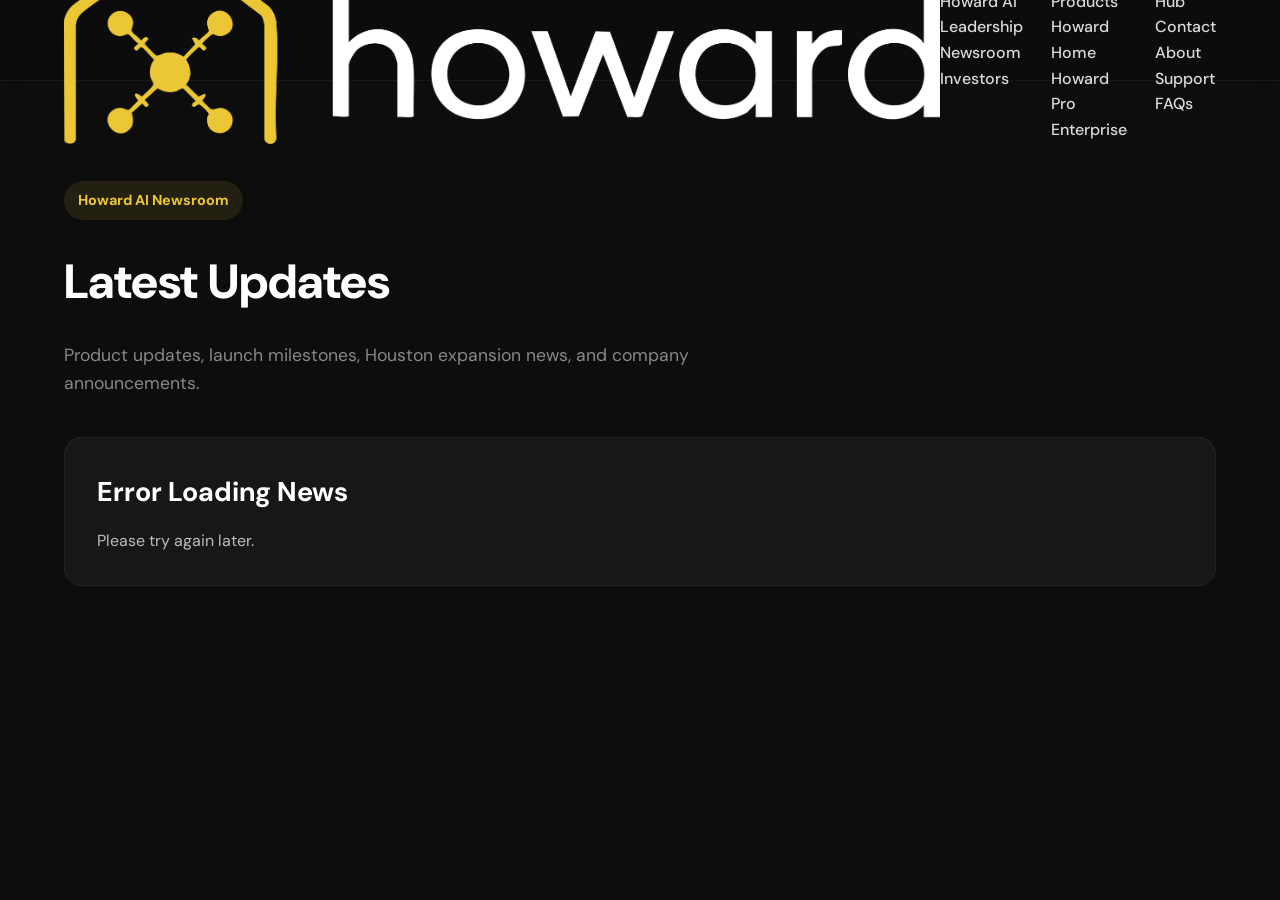
==== commit 24ad0c94: "Update index.html" ====
--- a/index.html
+++ b/index.html
@@ -3,199 +3,123 @@
 <head>
   <meta charset="UTF-8" />
   <meta name="viewport" content="width=device-width, initial-scale=1.0" />
-  <title>Howard AI — Assistant Intelligence</title>
 
-  <link rel="stylesheet" href="/assets/style.css" />
+  <title>Howard AI Newsroom</title>
+
+  <link rel="icon" type="image/png" href="../favicon.png">
+  <link rel="stylesheet" href="../assets/style.css" />
 </head>
 
 <body>
 
-  <!-- HEADER -->
-
   <header>
     <div class="container navbar">
 
-      <a href="/index.html" class="logo">
-        <div class="logo-icon">H</div>
-        <span>howard</span>
+      <a href="../index.html" class="logo">
+        <img src="../logo-light.png" alt="Howard AI Logo">
       </a>
 
-      <nav>
-        <a href="/index.html">Home</a>
-        <a href="/about/index.html">About</a>
-        <a href="/store/index.html">Store</a>
-        <a href="/support/index.html">Support</a>
+      <nav class="main-nav">
+
+        <div class="nav-item">
+          <a href="#">About</a>
+
+          <div class="dropdown">
+            <a href="./index.html">Overview</a>
+            <a href="./howardai.html">Howard AI</a>
+            <a href="./leadership.html">Leadership</a>
+            <a href="./newsroom.html">Newsroom</a>
+            <a href="./investors.html">Investors</a>
+          </div>
+        </div>
+
+        <div class="nav-item">
+          <a href="#">Store</a>
+
+          <div class="dropdown">
+            <a href="../store/index.html">All Products</a>
+            <a href="../store/home.html">Howard Home</a>
+            <a href="../store/pro.html">Howard Pro</a>
+            <a href="../store/enterprise.html">Enterprise</a>
+          </div>
+        </div>
+
+        <div class="nav-item">
+          <a href="#">Support</a>
+
+          <div class="dropdown">
+            <a href="../support/index.html">Support Hub</a>
+            <a href="../support/contact.html">Contact</a>
+            <a href="../support/about-support.html">About Support</a>
+            <a href="../support/faqs.html">FAQs</a>
+          </div>
+        </div>
+
       </nav>
 
     </div>
   </header>
 
-  <!-- HERO -->
-
-  <section class="hero">
-    <div class="container hero-content">
+  <section class="section">
+    <div class="container">
 
       <div class="hero-tag">
-        Houston-Based Local AI Infrastructure
+        Howard AI Newsroom
       </div>
 
-      <h1>
-        Assistant Intelligence.
+      <h1 class="section-title">
+        Latest Updates
       </h1>
 
-      <p>
-        Howard installs locally hosted AI assistants for homes and businesses across Houston. No cloud dependency. No data centers. Just real execution, real support, and an AI assistant that actually gets things done.
+      <p class="section-subtitle">
+        Product updates, launch milestones, Houston expansion news, and company announcements.
       </p>
 
-      <div class="hero-buttons">
-        <a href="/store/index.html" class="btn btn-primary">
-          Explore Howard
-        </a>
-
-        <a href="/about/newsroom.html" class="btn btn-secondary">
-          Newsroom
-        </a>
-      </div>
+      <div id="news-container" class="news-grid"></div>
 
     </div>
   </section>
 
-  <!-- FEATURES -->
+  <script>
+    async function loadNews() {
+      try {
 
-  <section class="section">
-    <div class="container">
+        const response = await fetch('./news.json');
+        const articles = await response.json();
 
-      <h2 class="section-title">
-        Cloud AI talks.<br>
-        Howard acts.
-      </h2>
+        const container = document.getElementById('news-container');
 
-      <p class="section-subtitle">
-        Howard isn't another chatbot sitting in a browser tab. He's a locally hosted assistant with his own phone number, dedicated hardware, and the ability to execute real-world tasks.
-      </p>
+        articles.forEach(article => {
 
-      <div class="grid grid-3" style="margin-top: 50px;">
+          const card = document.createElement('div');
 
-        <div class="card">
-          <h3>Locally Hosted</h3>
-          <p>
-            Your data stays inside your home or office. No external cloud servers. No hidden storage. No privacy fine print.
-          </p>
-        </div>
+          card.classList.add('news-card');
 
-        <div class="card">
-          <h3>Actually Executes</h3>
-          <p>
-            Howard books flights, manages schedules, emails clients, handles administrative work, and integrates directly into your workflow.
-          </p>
-        </div>
+          card.innerHTML = `
+            <div class="news-meta">${article.date}</div>
+            <h2>${article.title}</h2>
+            <p>${article.description}</p>
+          `;
 
-        <div class="card">
-          <h3>Houston Support</h3>
-          <p>
-            Every install is handled by real local technicians. If something breaks, someone shows up — not a chatbot.
-          </p>
-        </div>
+          container.appendChild(card);
 
-      </div>
+        });
 
-    </div>
-  </section>
+      } catch (error) {
 
-  <!-- PRODUCT TIERS -->
+        console.error(error);
 
-  <section class="section">
-    <div class="container">
+        document.getElementById('news-container').innerHTML = `
+          <div class="news-card">
+            <h2>Error Loading News</h2>
+            <p>Please try again later.</p>
+          </div>
+        `;
+      }
+    }
 
-      <h2 class="section-title">
-        Built for every level of demand.
-      </h2>
-
-      <div class="grid grid-3" style="margin-top: 50px;">
-
-        <div class="card">
-          <h3>Howard Home</h3>
-          <p>
-            RTX-class hardware for households and personal productivity.
-          </p>
-
-          <br>
-
-          <strong>$3,000 + $100/month</strong>
-        </div>
-
-        <div class="card">
-          <h3>Howard Pro</h3>
-          <p>
-            Mid-tier GPU server designed for small businesses and growing teams.
-          </p>
-
-          <br>
-
-          <strong>$6,000 + $150/month</strong>
-        </div>
-
-        <div class="card">
-          <h3>Howard Enterprise</h3>
-          <p>
-            High-demand infrastructure for offices requiring enterprise-level execution.
-          </p>
-
-          <br>
-
-          <strong>$8,000 + $200/month</strong>
-        </div>
-
-      </div>
-
-    </div>
-  </section>
-
-  <!-- CTA -->
-
-  <section class="section">
-    <div class="container">
-
-      <div class="card" style="padding: 60px;">
-
-        <h2 class="section-title">
-          Don't trust it?<br>
-          Unplug it.
-        </h2>
-
-        <p class="section-subtitle">
-          Howard's privacy model is simple. Your assistant lives inside your building — not inside somebody else's data center.
-        </p>
-
-        <div style="margin-top: 30px;">
-          <a href="/support/contact.html" class="btn btn-primary">
-            Contact Howard AI
-          </a>
-        </div>
-
-      </div>
-
-    </div>
-  </section>
-
-  <!-- FOOTER -->
-
-  <footer>
-    <div class="container footer-content">
-
-      <div>
-        <div class="logo">
-          <div class="logo-icon">H</div>
-          <span>howard</span>
-        </div>
-      </div>
-
-      <p>
-        © 2026 Howard AI — Assistant Intelligence
-      </p>
-
-    </div>
-  </footer>
+    loadNews();
+  </script>
 
 </body>
 </html>
--- a/assets/style.css
+++ b/assets/style.css
@@ -0,0 +1,306 @@
+@import url('https://fonts.googleapis.com/css2?family=DM+Sans:wght@400;500;700;800&display=swap');
+
+:root {
+  --primary: #EBC736;
+  --black: #0D0D0D;
+  --white: #FFFFFF;
+  --offwhite: #F5F5F0;
+  --warmgrey: #2A2A2A;
+  --midgrey: #888888;
+
+  --max-width: 1200px;
+  --radius: 18px;
+  --transition: 0.25s ease;
+}
+
+* {
+  margin: 0;
+  padding: 0;
+  box-sizing: border-box;
+}
+
+html {
+  scroll-behavior: smooth;
+}
+
+body {
+  font-family: 'DM Sans', sans-serif;
+  background: var(--black);
+  color: var(--white);
+  line-height: 1.6;
+}
+
+/* ---------- GLOBAL ---------- */
+
+.container {
+  width: 90%;
+  max-width: var(--max-width);
+  margin: auto;
+}
+
+a {
+  text-decoration: none;
+  color: inherit;
+}
+
+img {
+  max-width: 100%;
+}
+
+.section {
+  padding: 100px 0;
+}
+
+.section-title {
+  font-size: 3rem;
+  margin-bottom: 20px;
+  font-weight: 800;
+}
+
+.section-subtitle {
+  color: var(--midgrey);
+  max-width: 700px;
+  font-size: 1.1rem;
+}
+
+/* ---------- HEADER ---------- */
+
+header {
+  position: sticky;
+  top: 0;
+  z-index: 999;
+  background: rgba(13, 13, 13, 0.92);
+  backdrop-filter: blur(12px);
+  border-bottom: 1px solid rgba(255,255,255,0.05);
+}
+
+.navbar {
+  height: 80px;
+  display: flex;
+  align-items: center;
+  justify-content: space-between;
+}
+
+.logo {
+  display: flex;
+  align-items: center;
+  gap: 14px;
+  font-weight: 800;
+  font-size: 1.3rem;
+}
+
+.logo-icon {
+  width: 42px;
+  height: 42px;
+  background: var(--primary);
+  border-radius: 12px;
+  display: flex;
+  align-items: center;
+  justify-content: center;
+  color: var(--black);
+  font-weight: 800;
+}
+
+nav {
+  display: flex;
+  gap: 28px;
+}
+
+nav a {
+  color: var(--white);
+  opacity: 0.85;
+  transition: var(--transition);
+  font-weight: 500;
+}
+
+nav a:hover {
+  color: var(--primary);
+  opacity: 1;
+}
+
+/* ---------- BUTTONS ---------- */
+
+.btn {
+  display: inline-flex;
+  align-items: center;
+  justify-content: center;
+  padding: 14px 24px;
+  border-radius: 999px;
+  font-weight: 700;
+  transition: var(--transition);
+}
+
+.btn-primary {
+  background: var(--primary);
+  color: var(--black);
+}
+
+.btn-primary:hover {
+  transform: translateY(-2px);
+  opacity: 0.95;
+}
+
+.btn-secondary {
+  border: 1px solid rgba(255,255,255,0.1);
+  color: var(--white);
+}
+
+.btn-secondary:hover {
+  border-color: var(--primary);
+  color: var(--primary);
+}
+
+/* ---------- HERO ---------- */
+
+.hero {
+  min-height: 88vh;
+  display: flex;
+  align-items: center;
+  position: relative;
+  overflow: hidden;
+}
+
+.hero::before {
+  content: "";
+  position: absolute;
+  inset: 0;
+  background:
+    radial-gradient(circle at top right, rgba(235,199,54,0.15), transparent 30%),
+    radial-gradient(circle at bottom left, rgba(235,199,54,0.1), transparent 25%);
+}
+
+.hero-content {
+  position: relative;
+  z-index: 2;
+  max-width: 760px;
+}
+
+.hero-tag {
+  display: inline-block;
+  background: rgba(235,199,54,0.1);
+  color: var(--primary);
+  padding: 8px 14px;
+  border-radius: 999px;
+  margin-bottom: 24px;
+  font-weight: 700;
+  font-size: 0.9rem;
+}
+
+.hero h1 {
+  font-size: clamp(3.5rem, 7vw, 6rem);
+  line-height: 1;
+  margin-bottom: 28px;
+  font-weight: 800;
+}
+
+.hero p {
+  color: #d0d0d0;
+  font-size: 1.2rem;
+  margin-bottom: 36px;
+  max-width: 680px;
+}
+
+.hero-buttons {
+  display: flex;
+  gap: 16px;
+  flex-wrap: wrap;
+}
+
+/* ---------- CARDS ---------- */
+
+.grid {
+  display: grid;
+  gap: 24px;
+}
+
+.grid-3 {
+  grid-template-columns: repeat(auto-fit, minmax(260px, 1fr));
+}
+
+.card {
+  background: #171717;
+  border: 1px solid rgba(255,255,255,0.05);
+  border-radius: var(--radius);
+  padding: 32px;
+  transition: var(--transition);
+}
+
+.card:hover {
+  transform: translateY(-4px);
+  border-color: rgba(235,199,54,0.25);
+}
+
+.card h3 {
+  margin-bottom: 14px;
+  font-size: 1.4rem;
+}
+
+.card p {
+  color: #b7b7b7;
+}
+
+/* ---------- NEWSROOM ---------- */
+
+.news-grid {
+  display: grid;
+  gap: 24px;
+  margin-top: 40px;
+}
+
+.news-card {
+  background: #171717;
+  padding: 32px;
+  border-radius: var(--radius);
+  border: 1px solid rgba(255,255,255,0.05);
+}
+
+.news-meta {
+  color: var(--primary);
+  font-size: 0.9rem;
+  margin-bottom: 12px;
+  font-weight: 700;
+}
+
+.news-card h2 {
+  margin-bottom: 14px;
+  font-size: 1.7rem;
+}
+
+.news-card p {
+  color: #bcbcbc;
+}
+
+/* ---------- FOOTER ---------- */
+
+footer {
+  padding: 50px 0;
+  border-top: 1px solid rgba(255,255,255,0.06);
+  margin-top: 100px;
+}
+
+.footer-content {
+  display: flex;
+  justify-content: space-between;
+  gap: 20px;
+  flex-wrap: wrap;
+}
+
+.footer-content p {
+  color: var(--midgrey);
+}
+
+/* ---------- RESPONSIVE ---------- */
+
+@media (max-width: 900px) {
+  nav {
+    display: none;
+  }
+
+  .hero h1 {
+    font-size: 3.5rem;
+  }
+
+  .section-title {
+    font-size: 2.4rem;
+  }
+}
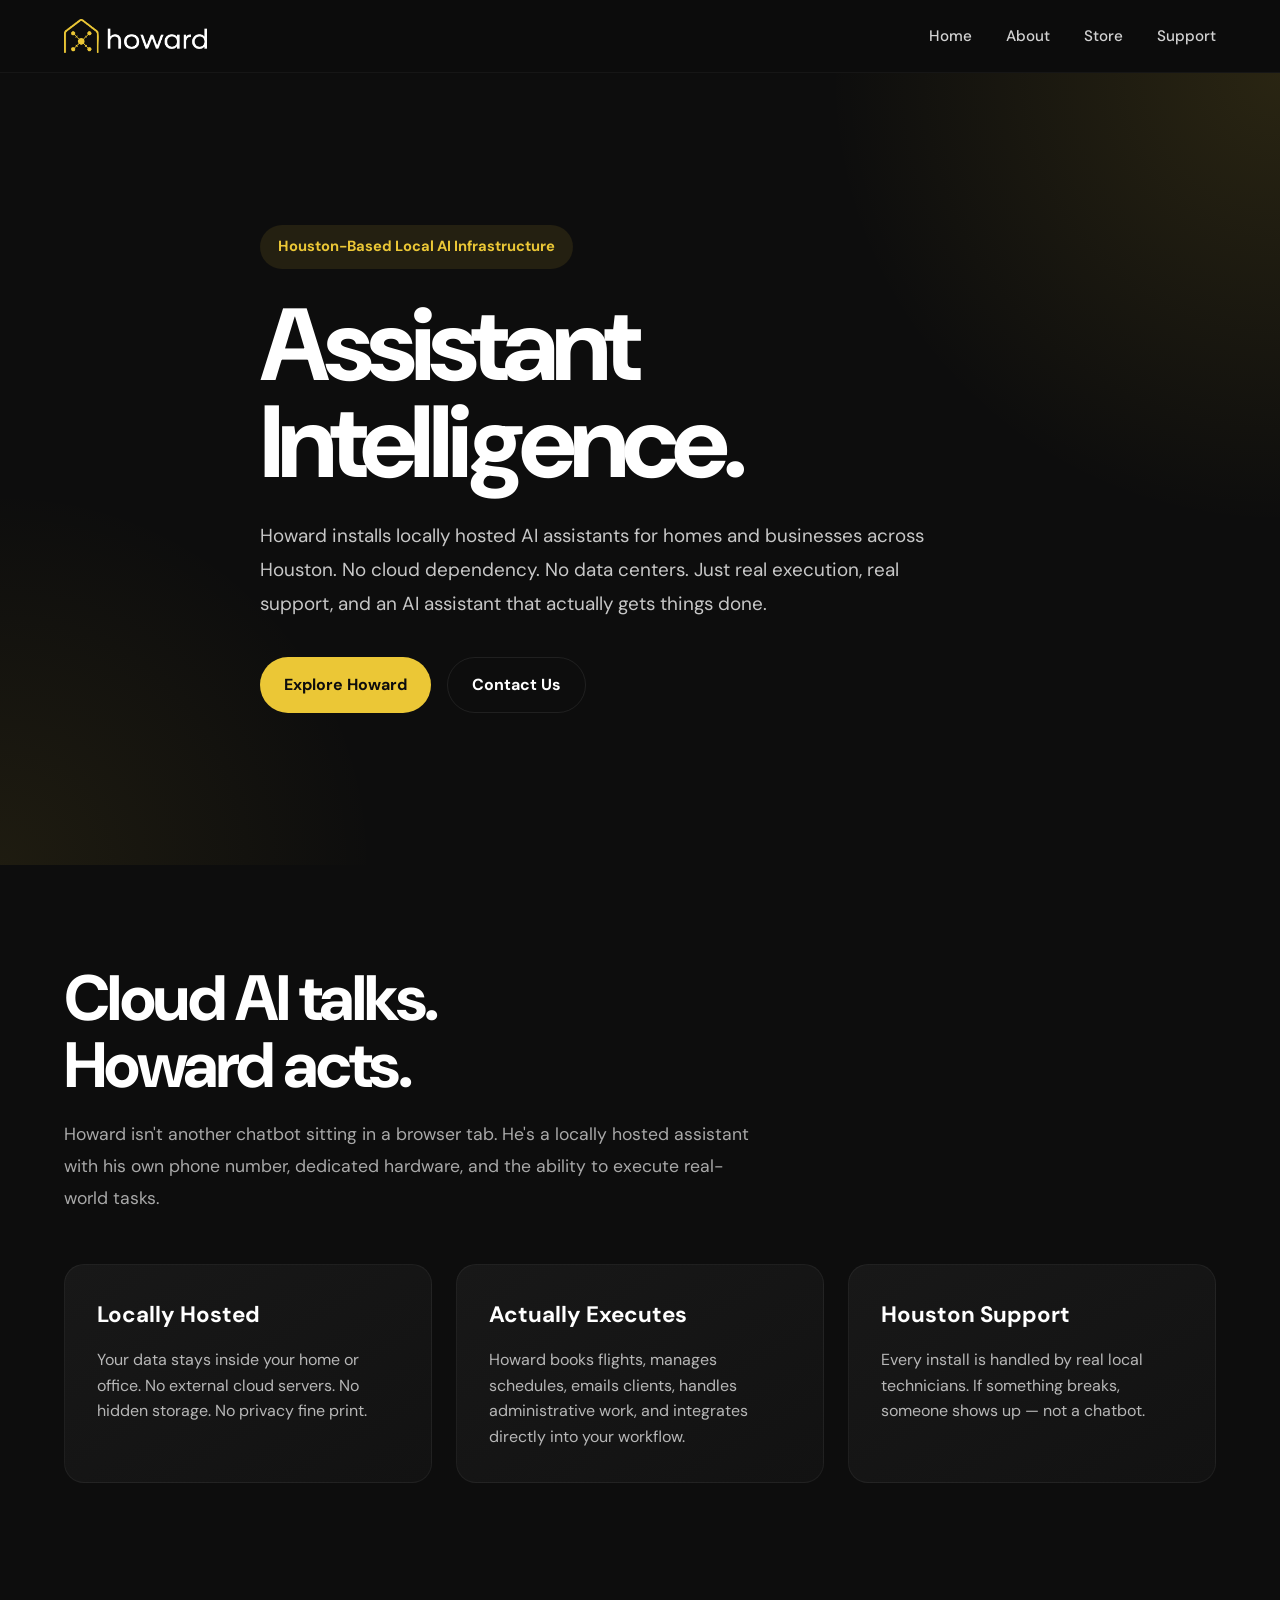
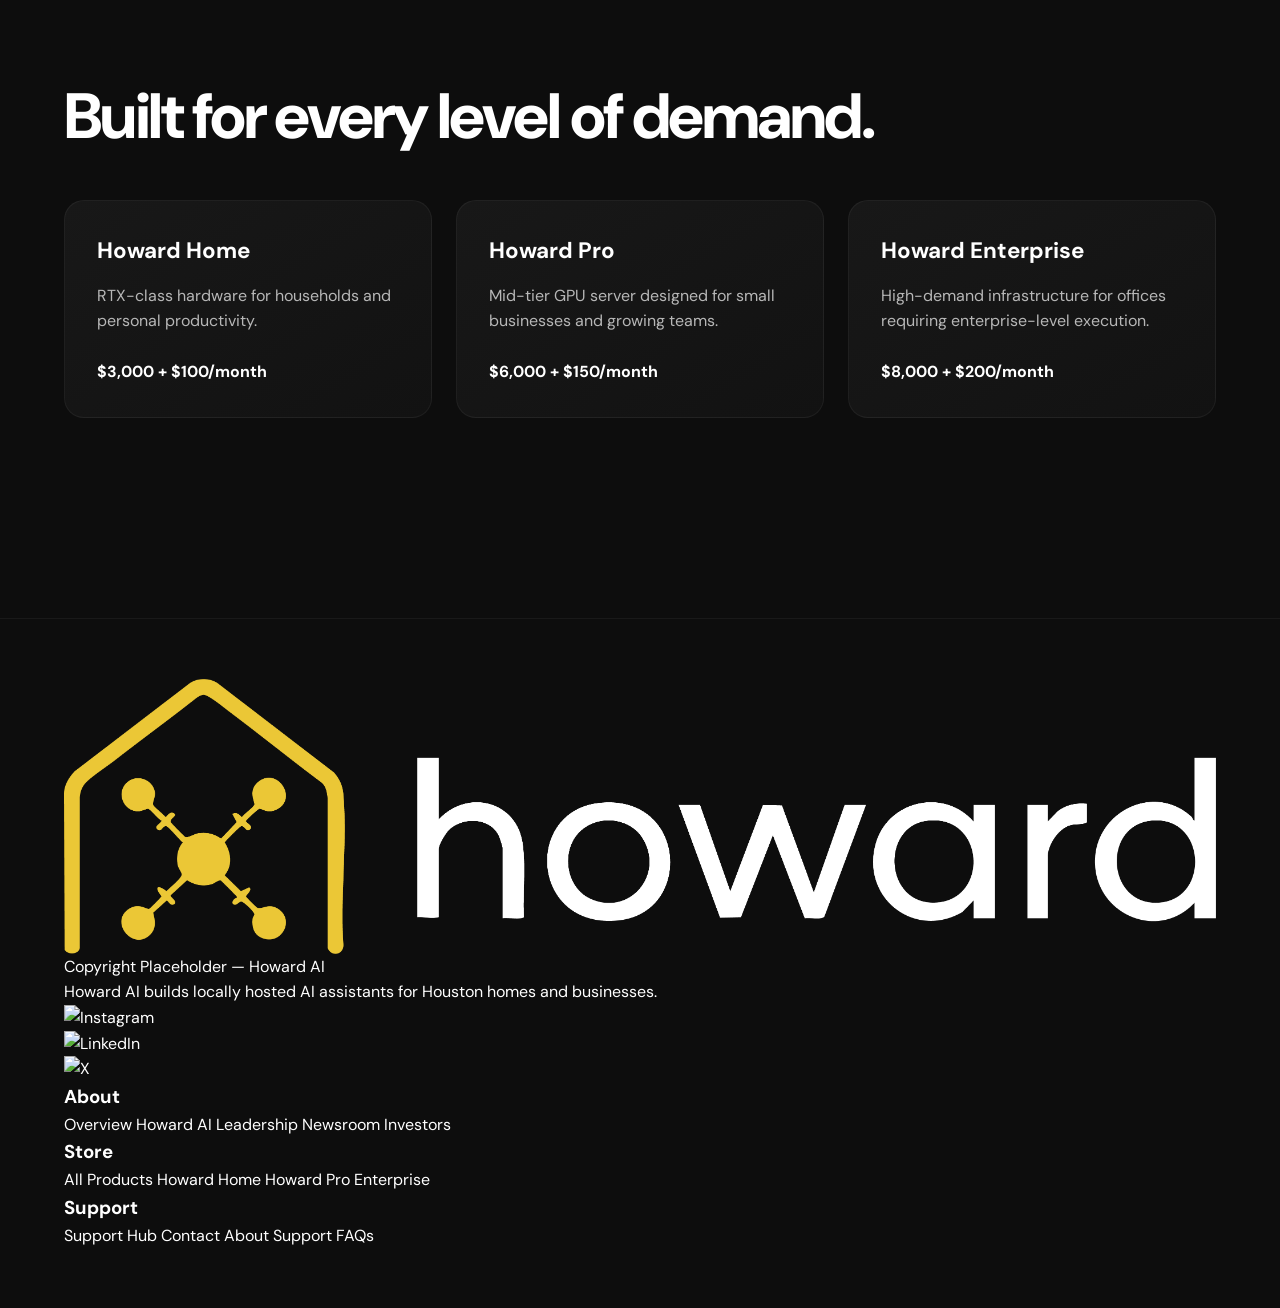
==== commit c76b4f59: "Update index.html" ====
--- a/index.html
+++ b/index.html
@@ -4,32 +4,38 @@
   <meta charset="UTF-8" />
   <meta name="viewport" content="width=device-width, initial-scale=1.0" />
 
-  <title>Howard AI Newsroom</title>
-
-  <link rel="icon" type="image/png" href="../favicon.png">
-  <link rel="stylesheet" href="../assets/style.css" />
+  <title>Howard AI — Assistant Intelligence</title>
+
+  <link rel="icon" type="image/png" href="./favicon.png">
+  <link rel="stylesheet" href="./assets/style.css" />
 </head>
 
 <body>
+
+  <!-- HEADER -->
 
   <header>
     <div class="container navbar">
 
-      <a href="../index.html" class="logo">
-        <img src="../logo-light.png" alt="Howard AI Logo">
+      <a href="./index.html" class="logo">
+        <img src="./logo-light.png" alt="Howard AI Logo">
       </a>
 
       <nav class="main-nav">
+
+        <div class="nav-item">
+          <a href="./index.html">Home</a>
+        </div>
 
         <div class="nav-item">
           <a href="#">About</a>
 
           <div class="dropdown">
-            <a href="./index.html">Overview</a>
-            <a href="./howardai.html">Howard AI</a>
-            <a href="./leadership.html">Leadership</a>
-            <a href="./newsroom.html">Newsroom</a>
-            <a href="./investors.html">Investors</a>
+            <a href="./about/index.html">Overview</a>
+            <a href="./about/howardai.html">Howard AI</a>
+            <a href="./about/leadership.html">Leadership</a>
+            <a href="./about/newsroom.html">Newsroom</a>
+            <a href="./about/investors.html">Investors</a>
           </div>
         </div>
 
@@ -37,10 +43,10 @@
           <a href="#">Store</a>
 
           <div class="dropdown">
-            <a href="../store/index.html">All Products</a>
-            <a href="../store/home.html">Howard Home</a>
-            <a href="../store/pro.html">Howard Pro</a>
-            <a href="../store/enterprise.html">Enterprise</a>
+            <a href="./store/index.html">All Products</a>
+            <a href="./store/home.html">Howard Home</a>
+            <a href="./store/pro.html">Howard Pro</a>
+            <a href="./store/enterprise.html">Enterprise</a>
           </div>
         </div>
 
@@ -48,10 +54,10 @@
           <a href="#">Support</a>
 
           <div class="dropdown">
-            <a href="../support/index.html">Support Hub</a>
-            <a href="../support/contact.html">Contact</a>
-            <a href="../support/about-support.html">About Support</a>
-            <a href="../support/faqs.html">FAQs</a>
+            <a href="./support/index.html">Support Hub</a>
+            <a href="./support/contact.html">Contact</a>
+            <a href="./support/about-support.html">About Support</a>
+            <a href="./support/faqs.html">FAQs</a>
           </div>
         </div>
 
@@ -59,67 +65,236 @@
 
     </div>
   </header>
+
+  <!-- HERO -->
+
+  <section class="hero">
+    <div class="container hero-content">
+
+      <div class="hero-tag">
+        Houston-Based Local AI Infrastructure
+      </div>
+
+      <h1>
+        Assistant Intelligence.
+      </h1>
+
+      <p>
+        Howard installs locally hosted AI assistants for homes and businesses across Houston. No cloud dependency. No data centers. Just real execution, real support, and an AI assistant that actually gets things done.
+      </p>
+
+      <div class="hero-buttons">
+
+        <a href="./store/index.html" class="btn btn-primary">
+          Explore Howard
+        </a>
+
+       <a href="./support/contact.html" class="btn btn-secondary">
+            Contact Us
+        </a>
+
+      </div>
+
+    </div>
+  </section>
+
+  <!-- FEATURES -->
 
   <section class="section">
     <div class="container">
 
-      <div class="hero-tag">
-        Howard AI Newsroom
-      </div>
-
-      <h1 class="section-title">
-        Latest Updates
-      </h1>
+      <h2 class="section-title">
+        Cloud AI talks.<br>
+        Howard acts.
+      </h2>
 
       <p class="section-subtitle">
-        Product updates, launch milestones, Houston expansion news, and company announcements.
+        Howard isn't another chatbot sitting in a browser tab. He's a locally hosted assistant with his own phone number, dedicated hardware, and the ability to execute real-world tasks.
       </p>
 
-      <div id="news-container" class="news-grid"></div>
+      <div class="grid grid-3" style="margin-top: 50px;">
+
+        <div class="card">
+          <h3>Locally Hosted</h3>
+
+          <p>
+            Your data stays inside your home or office. No external cloud servers. No hidden storage. No privacy fine print.
+          </p>
+        </div>
+
+        <div class="card">
+          <h3>Actually Executes</h3>
+
+          <p>
+            Howard books flights, manages schedules, emails clients, handles administrative work, and integrates directly into your workflow.
+          </p>
+        </div>
+
+        <div class="card">
+          <h3>Houston Support</h3>
+
+          <p>
+            Every install is handled by real local technicians. If something breaks, someone shows up — not a chatbot.
+          </p>
+        </div>
+
+      </div>
 
     </div>
   </section>
 
-  <script>
-    async function loadNews() {
-      try {
-
-        const response = await fetch('./news.json');
-        const articles = await response.json();
-
-        const container = document.getElementById('news-container');
-
-        articles.forEach(article => {
-
-          const card = document.createElement('div');
-
-          card.classList.add('news-card');
-
-          card.innerHTML = `
-            <div class="news-meta">${article.date}</div>
-            <h2>${article.title}</h2>
-            <p>${article.description}</p>
-          `;
-
-          container.appendChild(card);
-
-        });
-
-      } catch (error) {
-
-        console.error(error);
-
-        document.getElementById('news-container').innerHTML = `
-          <div class="news-card">
-            <h2>Error Loading News</h2>
-            <p>Please try again later.</p>
-          </div>
-        `;
-      }
-    }
-
-    loadNews();
-  </script>
-
+  <!-- PRODUCT TIERS -->
+
+  <section class="section">
+    <div class="container">
+
+      <h2 class="section-title">
+        Built for every level of demand.
+      </h2>
+
+      <div class="grid grid-3" style="margin-top: 50px;">
+
+        <div class="card">
+          <h3>Howard Home</h3>
+
+          <p>
+            RTX-class hardware for households and personal productivity.
+          </p>
+
+          <br>
+
+          <strong>$3,000 + $100/month</strong>
+        </div>
+
+        <div class="card">
+          <h3>Howard Pro</h3>
+
+          <p>
+            Mid-tier GPU server designed for small businesses and growing teams.
+          </p>
+
+          <br>
+
+          <strong>$6,000 + $150/month</strong>
+        </div>
+
+        <div class="card">
+          <h3>Howard Enterprise</h3>
+
+          <p>
+            High-demand infrastructure for offices requiring enterprise-level execution.
+          </p>
+
+          <br>
+
+          <strong>$8,000 + $200/month</strong>
+        </div>
+
+      </div>
+
+    </div>
+  </section>
+
+<!-- FOOTER -->
+
+<footer class="site-footer">
+
+  <div class="container footer-grid">
+
+    <!-- LEFT -->
+
+    <div class="footer-brand">
+
+      <img
+        src="./logo-light.png"
+        alt="Howard AI Logo"
+        class="footer-logo"
+      >
+
+      <p class="footer-copyright">
+        Copyright Placeholder — Howard AI
+      </p>
+
+      <p class="footer-description">
+        Howard AI builds locally hosted AI assistants for Houston homes and businesses.
+      </p>
+
+      <div class="footer-socials">
+
+        <a href="https://instagram.com" target="_blank">
+          <img
+            src="https://cdn.simpleicons.org/instagram"
+            alt="Instagram"
+          >
+        </a>
+
+        <a href="https://linkedin.com" target="_blank">
+          <img
+            src="https://cdn.simpleicons.org/linkedin"
+            alt="LinkedIn"
+          >
+        </a>
+
+        <a href="https://x.com" target="_blank">
+          <img
+            src="https://cdn.simpleicons.org/x"
+            alt="X"
+          >
+        </a>
+
+      </div>
+
+    </div>
+
+    <!-- RIGHT -->
+
+    <div class="footer-links-grid">
+
+      <!-- ABOUT -->
+
+      <div class="footer-column">
+
+        <h3>About</h3>
+
+        <a href="./about/index.html">Overview</a>
+        <a href="./about/howardai.html">Howard AI</a>
+        <a href="./about/leadership.html">Leadership</a>
+        <a href="./about/newsroom.html">Newsroom</a>
+        <a href="./about/investors.html">Investors</a>
+
+      </div>
+
+      <!-- STORE -->
+
+      <div class="footer-column">
+
+        <h3>Store</h3>
+
+        <a href="./store/index.html">All Products</a>
+        <a href="./store/home.html">Howard Home</a>
+        <a href="./store/pro.html">Howard Pro</a>
+        <a href="./store/enterprise.html">Enterprise</a>
+
+      </div>
+
+      <!-- SUPPORT -->
+
+      <div class="footer-column">
+
+        <h3>Support</h3>
+
+        <a href="./support/index.html">Support Hub</a>
+        <a href="./support/contact.html">Contact</a>
+        <a href="./support/about-support.html">About Support</a>
+        <a href="./support/faqs.html">FAQs</a>
+
+      </div>
+
+    </div>
+
+  </div>
+
+</footer>
+  
 </body>
 </html>
--- a/assets/style.css
+++ b/assets/style.css
@@ -9,9 +9,11 @@
   --midgrey: #888888;
 
   --max-width: 1200px;
-  --radius: 18px;
+  --radius: 20px;
   --transition: 0.25s ease;
 }
+
+/* ---------- RESET ---------- */
 
 * {
   margin: 0;
@@ -28,6 +30,17 @@
   background: var(--black);
   color: var(--white);
   line-height: 1.6;
+  overflow-x: hidden;
+}
+
+a {
+  text-decoration: none;
+  color: inherit;
+}
+
+img {
+  max-width: 100%;
+  display: block;
 }
 
 /* ---------- GLOBAL ---------- */
@@ -38,29 +51,23 @@
   margin: auto;
 }
 
-a {
-  text-decoration: none;
-  color: inherit;
-}
-
-img {
-  max-width: 100%;
-}
-
 .section {
   padding: 100px 0;
 }
 
 .section-title {
-  font-size: 3rem;
+  font-size: clamp(2.8rem, 5vw, 4.5rem);
+  line-height: 1.05;
   margin-bottom: 20px;
   font-weight: 800;
+  letter-spacing: -0.04em;
 }
 
 .section-subtitle {
-  color: var(--midgrey);
+  color: #a8a8a8;
   max-width: 700px;
   font-size: 1.1rem;
+  line-height: 1.8;
 }
 
 /* ---------- HEADER ---------- */
@@ -69,104 +76,153 @@
   position: sticky;
   top: 0;
   z-index: 999;
-  background: rgba(13, 13, 13, 0.92);
-  backdrop-filter: blur(12px);
-  border-bottom: 1px solid rgba(255,255,255,0.05);
+  overflow: visible;
+
+  background: rgba(13, 13, 13, 0.78);
+
+  backdrop-filter: blur(18px);
+
+  border-bottom: 1px solid rgba(255,255,255,0.04);
 }
 
 .navbar {
-  height: 80px;
+  height: 72px;
+
   display: flex;
   align-items: center;
   justify-content: space-between;
-}
+
+  overflow: visible;
+}
+
+/* ---------- LOGO ---------- */
 
 .logo {
   display: flex;
   align-items: center;
-  gap: 14px;
-  font-weight: 800;
-  font-size: 1.3rem;
-}
-
-.logo-icon {
-  width: 42px;
-  height: 42px;
-  background: var(--primary);
+  height: 34px;
+}
+
+.logo img {
+  height: 100%;
+  width: auto;
+  object-fit: contain;
+}
+
+/* ---------- NAVIGATION ---------- */
+
+.main-nav {
+  display: flex;
+  align-items: center;
+  gap: 34px;
+}
+
+.nav-item {
+  position: relative;
+}
+
+.nav-item > a {
+  color: rgba(255,255,255,0.82);
+
+  font-weight: 500;
+  font-size: 0.95rem;
+
+  transition: 0.2s ease;
+}
+
+.nav-item > a:hover {
+  color: white;
+}
+
+/* ---------- DROPDOWN ---------- */
+
+.dropdown {
+  position: absolute;
+
+  top: 100%;
+  left: 50%;
+
+  transform: translateX(-50%) translateY(8px);
+
+  min-width: 230px;
+
+  padding: 18px 14px 14px;
+
+  background: rgba(18,18,18,0.96);
+
+  backdrop-filter: blur(20px);
+
+  border-radius: 20px;
+
+  border: 1px solid rgba(255,255,255,0.05);
+
+  box-shadow:
+    0 20px 50px rgba(0,0,0,0.45);
+
+  opacity: 0;
+  visibility: hidden;
+
+  pointer-events: none;
+
+  transition:
+    opacity 0.22s ease,
+    transform 0.22s ease,
+    visibility 0.22s ease;
+
+  z-index: 999;
+}
+
+.dropdown a {
+  display: block;
+
+  padding: 12px 14px;
+
   border-radius: 12px;
-  display: flex;
-  align-items: center;
-  justify-content: center;
-  color: var(--black);
-  font-weight: 800;
-}
-
-nav {
-  display: flex;
-  gap: 28px;
-}
-
-nav a {
-  color: var(--white);
-  opacity: 0.85;
-  transition: var(--transition);
-  font-weight: 500;
-}
-
-nav a:hover {
+
+  color: rgba(255,255,255,0.88);
+
+  font-size: 0.94rem;
+
+  transition: 0.18s ease;
+}
+
+.dropdown a:hover {
+  background: rgba(255,255,255,0.05);
   color: var(--primary);
+}
+
+/* ---------- SHOW DROPDOWN ---------- */
+
+.nav-item:hover .dropdown {
   opacity: 1;
-}
-
-/* ---------- BUTTONS ---------- */
-
-.btn {
-  display: inline-flex;
-  align-items: center;
-  justify-content: center;
-  padding: 14px 24px;
-  border-radius: 999px;
-  font-weight: 700;
-  transition: var(--transition);
-}
-
-.btn-primary {
-  background: var(--primary);
-  color: var(--black);
-}
-
-.btn-primary:hover {
-  transform: translateY(-2px);
-  opacity: 0.95;
-}
-
-.btn-secondary {
-  border: 1px solid rgba(255,255,255,0.1);
-  color: var(--white);
-}
-
-.btn-secondary:hover {
-  border-color: var(--primary);
-  color: var(--primary);
+  visibility: visible;
+
+  pointer-events: auto;
+
+  transform: translateX(-50%) translateY(0);
 }
 
 /* ---------- HERO ---------- */
 
 .hero {
   min-height: 88vh;
-  display: flex;
-  align-items: center;
+
+  display: flex;
+  align-items: center;
+
   position: relative;
   overflow: hidden;
 }
 
 .hero::before {
   content: "";
+
   position: absolute;
   inset: 0;
+
   background:
-    radial-gradient(circle at top right, rgba(235,199,54,0.15), transparent 30%),
-    radial-gradient(circle at bottom left, rgba(235,199,54,0.1), transparent 25%);
+    radial-gradient(circle at top right, rgba(235,199,54,0.13), transparent 30%),
+    radial-gradient(circle at bottom left, rgba(235,199,54,0.08), transparent 25%);
 }
 
 .hero-content {
@@ -177,27 +233,42 @@
 
 .hero-tag {
   display: inline-block;
+
   background: rgba(235,199,54,0.1);
   color: var(--primary);
-  padding: 8px 14px;
+
+  padding: 10px 18px;
+
   border-radius: 999px;
-  margin-bottom: 24px;
+
+  margin-bottom: 28px;
+
   font-weight: 700;
-  font-size: 0.9rem;
+  font-size: 0.92rem;
 }
 
 .hero h1 {
-  font-size: clamp(3.5rem, 7vw, 6rem);
-  line-height: 1;
+  font-size: clamp(4rem, 8vw, 7rem);
+
+  line-height: 0.95;
+
   margin-bottom: 28px;
+
   font-weight: 800;
+
+  letter-spacing: -0.06em;
 }
 
 .hero p {
-  color: #d0d0d0;
-  font-size: 1.2rem;
+  color: #c7c7c7;
+
+  font-size: 1.18rem;
+
+  line-height: 1.8;
+
   margin-bottom: 36px;
-  max-width: 680px;
+
+  max-width: 700px;
 }
 
 .hero-buttons {
@@ -206,7 +277,43 @@
   flex-wrap: wrap;
 }
 
-/* ---------- CARDS ---------- */
+/* ---------- BUTTONS ---------- */
+
+.btn {
+  display: inline-flex;
+  align-items: center;
+  justify-content: center;
+
+  padding: 14px 24px;
+
+  border-radius: 999px;
+
+  font-weight: 700;
+
+  transition: var(--transition);
+}
+
+.btn-primary {
+  background: var(--primary);
+  color: var(--black);
+}
+
+.btn-primary:hover {
+  transform: translateY(-2px);
+  opacity: 0.95;
+}
+
+.btn-secondary {
+  border: 1px solid rgba(255,255,255,0.08);
+  color: white;
+}
+
+.btn-secondary:hover {
+  border-color: var(--primary);
+  color: var(--primary);
+}
+
+/* ---------- GRID ---------- */
 
 .grid {
   display: grid;
@@ -217,21 +324,33 @@
   grid-template-columns: repeat(auto-fit, minmax(260px, 1fr));
 }
 
+/* ---------- CARDS ---------- */
+
 .card {
-  background: #171717;
+  background: linear-gradient(
+    to bottom right,
+    rgba(24,24,24,1),
+    rgba(18,18,18,1)
+  );
+
   border: 1px solid rgba(255,255,255,0.05);
+
   border-radius: var(--radius);
+
   padding: 32px;
+
   transition: var(--transition);
 }
 
 .card:hover {
   transform: translateY(-4px);
-  border-color: rgba(235,199,54,0.25);
+
+  border-color: rgba(235,199,54,0.2);
 }
 
 .card h3 {
   margin-bottom: 14px;
+
   font-size: 1.4rem;
 }
 
@@ -244,44 +363,63 @@
 .news-grid {
   display: grid;
   gap: 24px;
-  margin-top: 40px;
+
+  margin-top: 50px;
 }
 
 .news-card {
-  background: #171717;
-  padding: 32px;
+  background: linear-gradient(
+    to bottom right,
+    rgba(24,24,24,1),
+    rgba(18,18,18,1)
+  );
+
+  padding: 36px;
+
   border-radius: var(--radius);
+
   border: 1px solid rgba(255,255,255,0.05);
 }
 
 .news-meta {
   color: var(--primary);
+
   font-size: 0.9rem;
-  margin-bottom: 12px;
+
+  margin-bottom: 14px;
+
   font-weight: 700;
 }
 
 .news-card h2 {
   margin-bottom: 14px;
+
   font-size: 1.7rem;
 }
 
 .news-card p {
   color: #bcbcbc;
+  line-height: 1.8;
 }
 
 /* ---------- FOOTER ---------- */
 
 footer {
-  padding: 50px 0;
-  border-top: 1px solid rgba(255,255,255,0.06);
+  padding: 60px 0;
+
+  border-top: 1px solid rgba(255,255,255,0.05);
+
   margin-top: 100px;
 }
 
 .footer-content {
   display: flex;
+
   justify-content: space-between;
+  align-items: center;
+
   gap: 20px;
+
   flex-wrap: wrap;
 }
 
@@ -292,15 +430,81 @@
 /* ---------- RESPONSIVE ---------- */
 
 @media (max-width: 900px) {
-  nav {
+
+  .main-nav {
     display: none;
   }
 
   .hero h1 {
-    font-size: 3.5rem;
+    font-size: 4rem;
   }
 
   .section-title {
-    font-size: 2.4rem;
+    font-size: 2.5rem;
   }
-}
+
+  .section {
+    padding: 80px 0;
+  }
+
+}
+
+/* ---------- EXECUTIVES ---------- */
+
+.executive-grid {
+  display: flex;
+
+  justify-content: center;
+
+  gap: 60px;
+
+  flex-wrap: wrap;
+}
+
+.executive-card {
+  transition: 0.25s ease;
+}
+
+.executive-card:hover {
+  transform: translateY(-4px);
+}
+
+.executive-image {
+  aspect-ratio: 1 / 1;
+
+  border-radius: 28px;
+
+  background:
+    linear-gradient(
+      135deg,
+      rgba(235,199,54,0.18),
+      rgba(255,255,255,0.04)
+    );
+
+  border: 1px solid rgba(255,255,255,0.05);
+
+  margin-bottom: 24px;
+
+  display: flex;
+  align-items: center;
+  justify-content: center;
+
+  color: rgba(255,255,255,0.4);
+
+  font-size: 1rem;
+  font-weight: 600;
+}
+
+.executive-card h2 {
+  font-size: 1.45rem;
+
+  margin-bottom: 6px;
+
+  letter-spacing: -0.03em;
+}
+
+.executive-card p {
+  color: #a8a8a8;
+
+  font-size: 1rem;
+}
